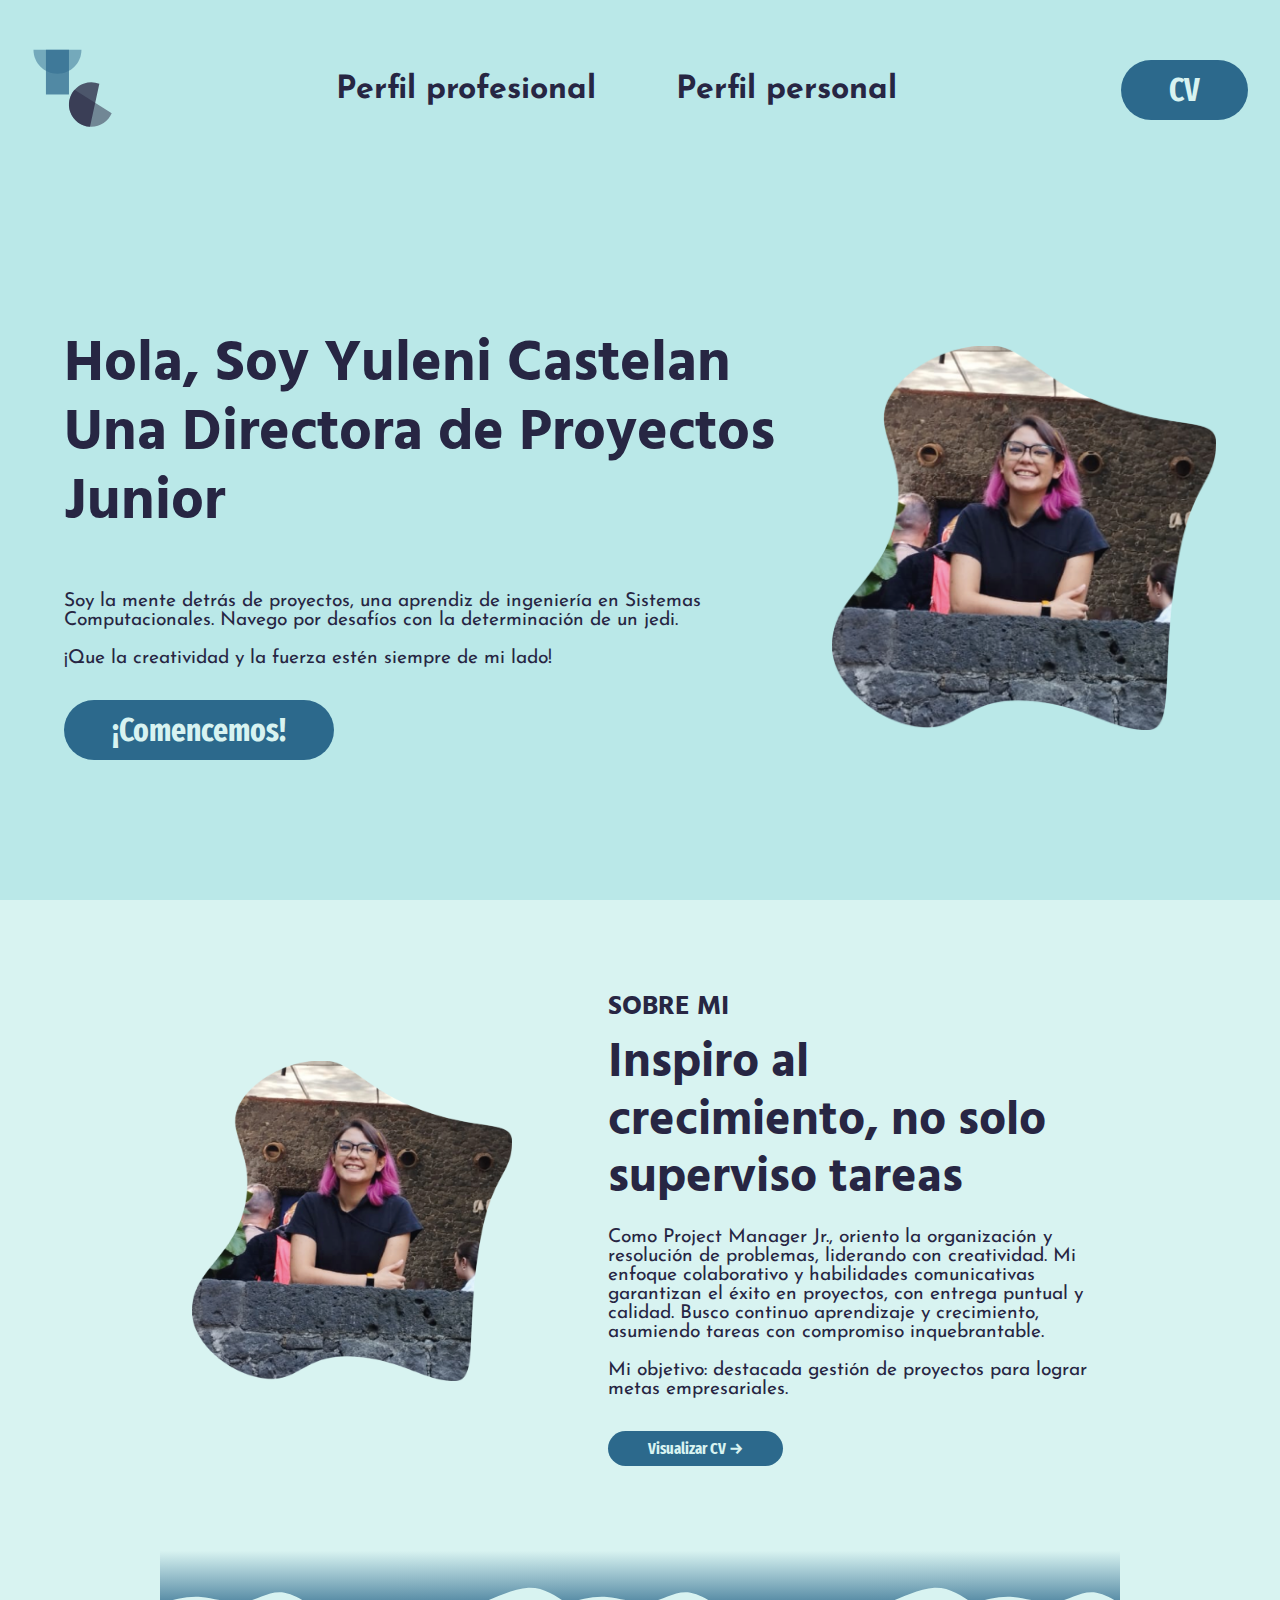
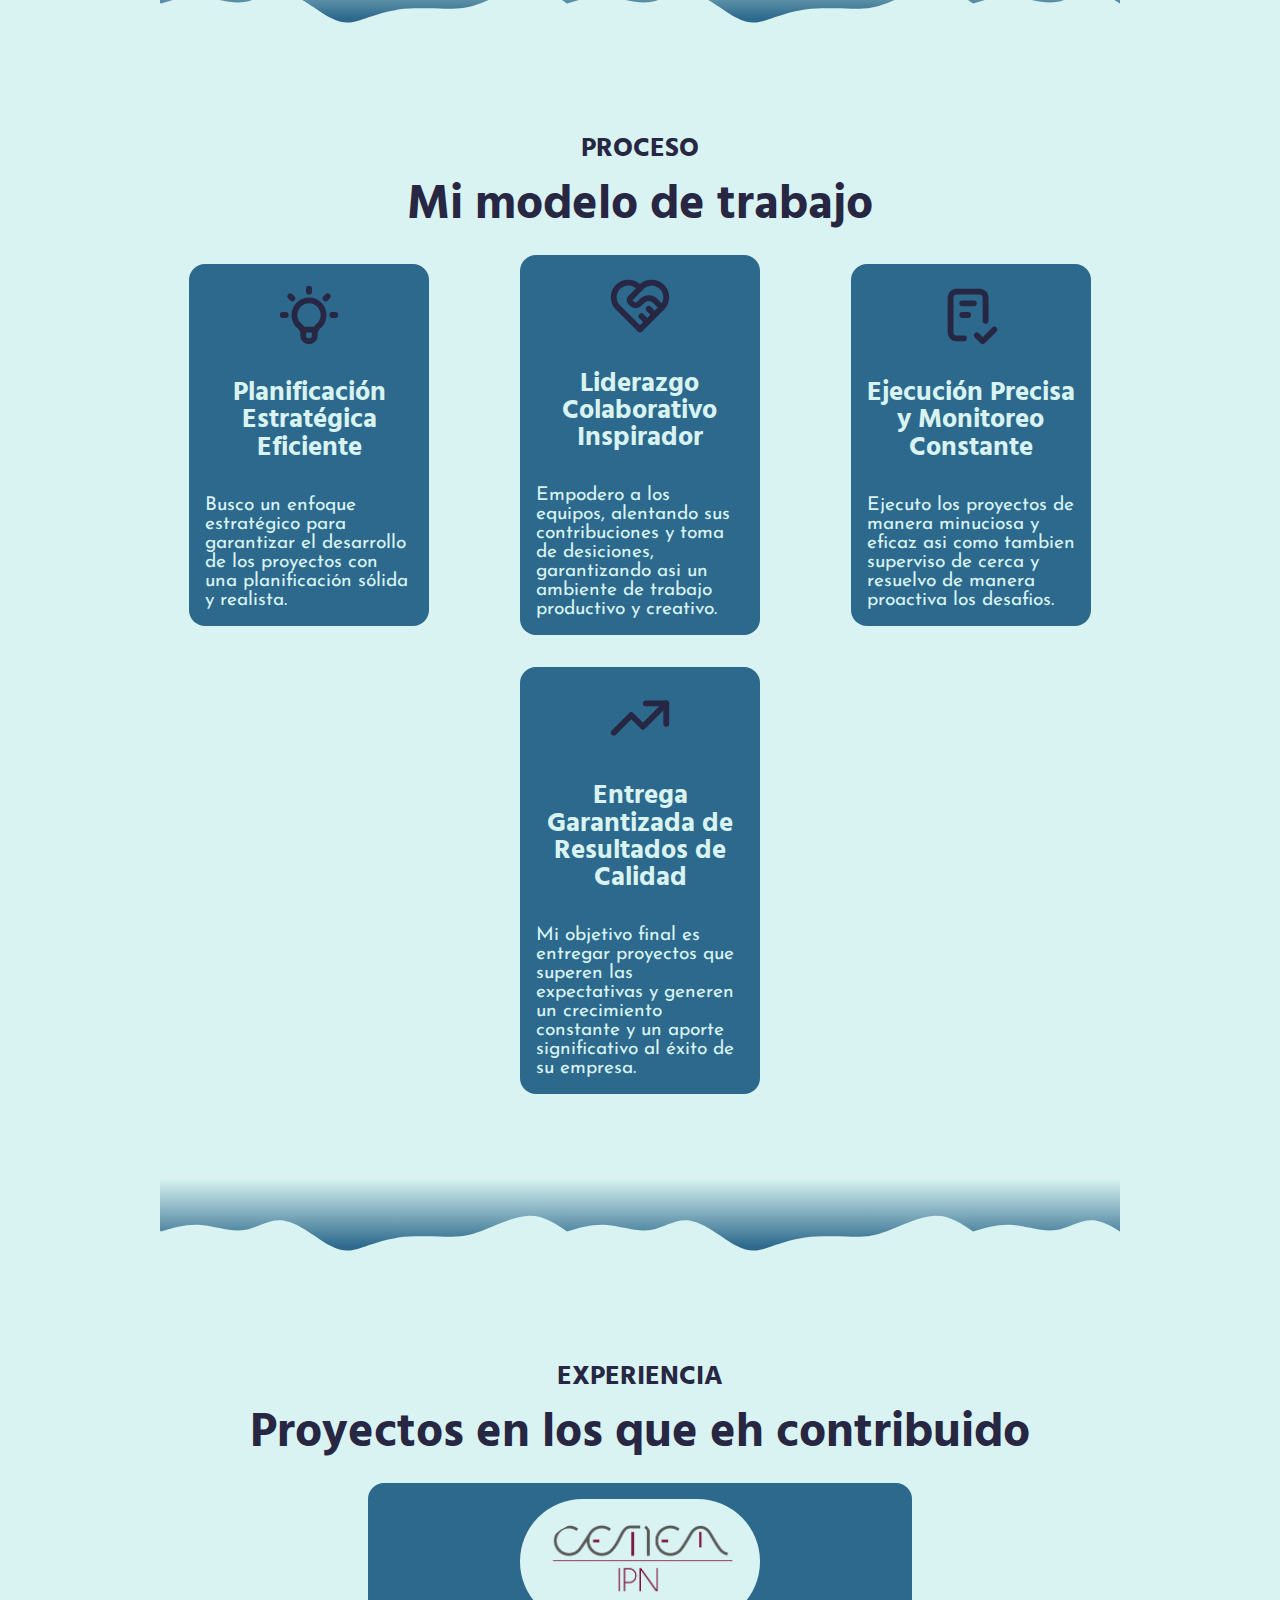
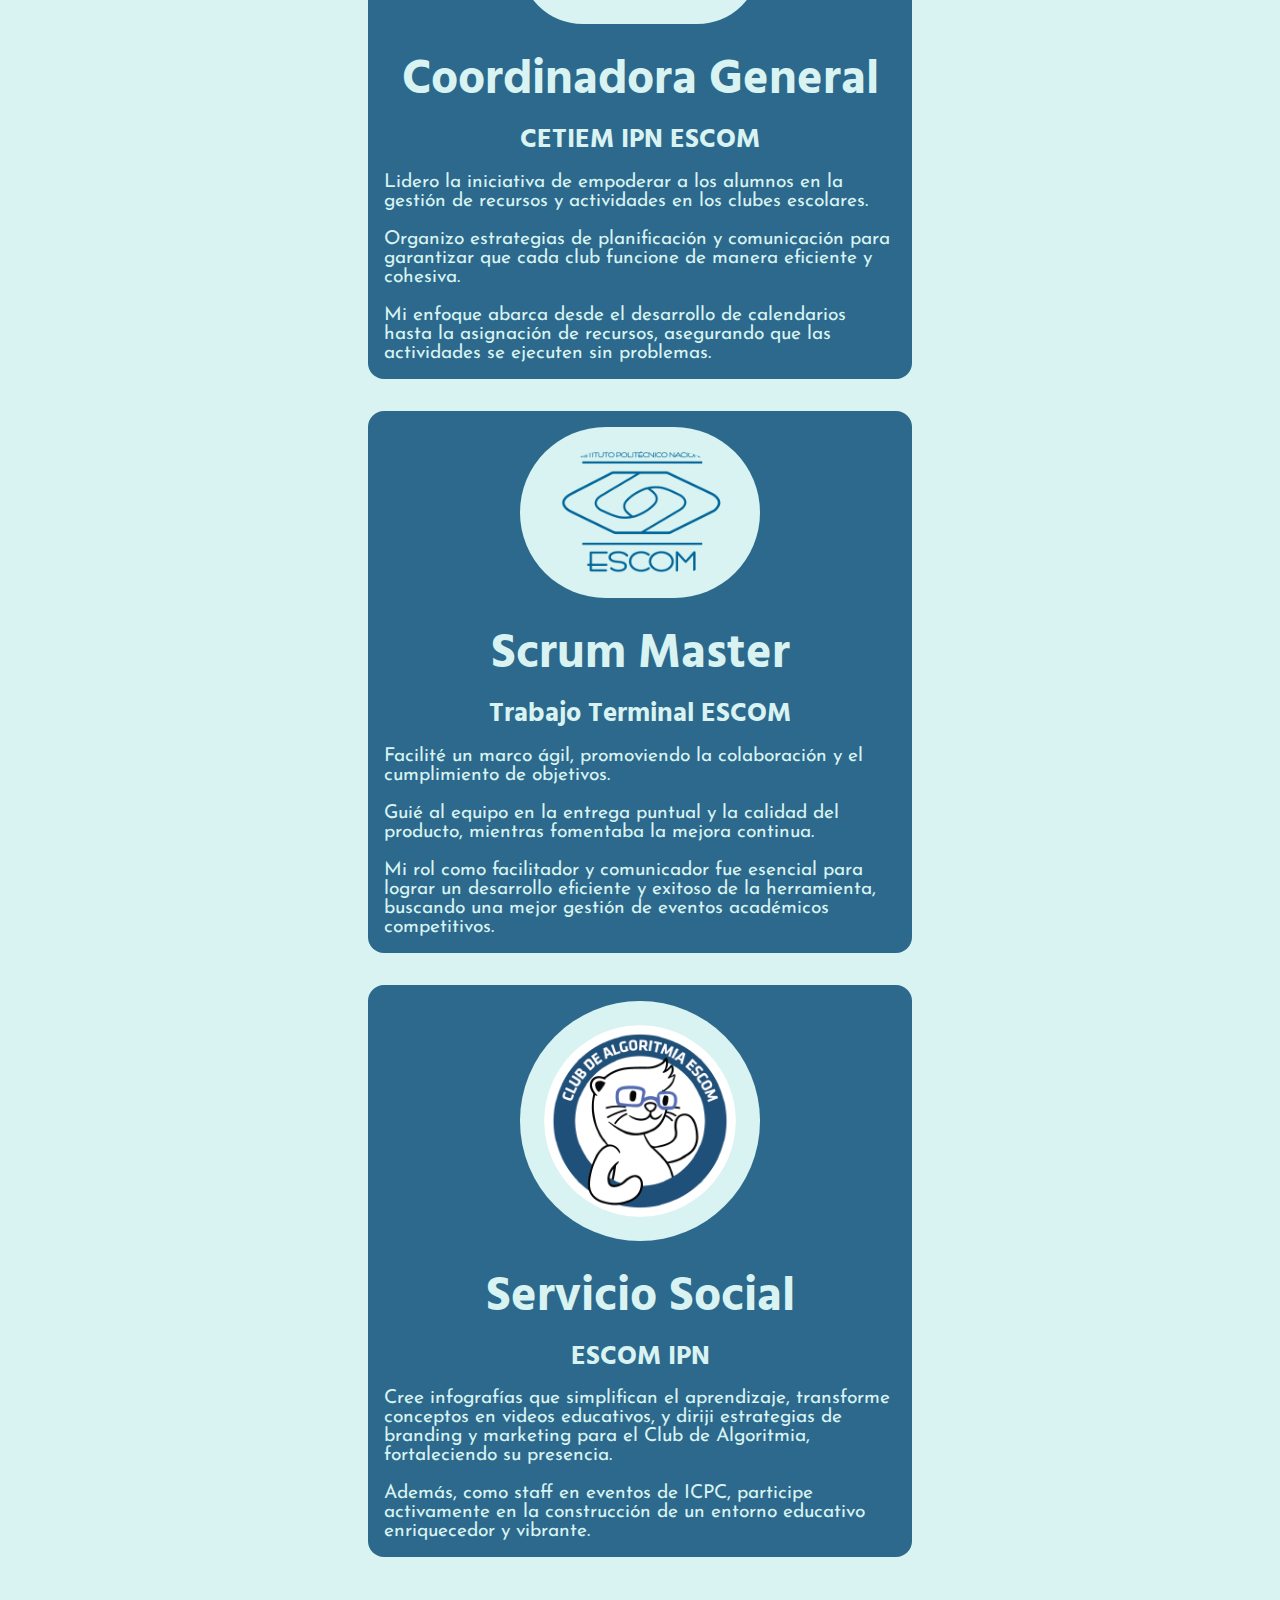
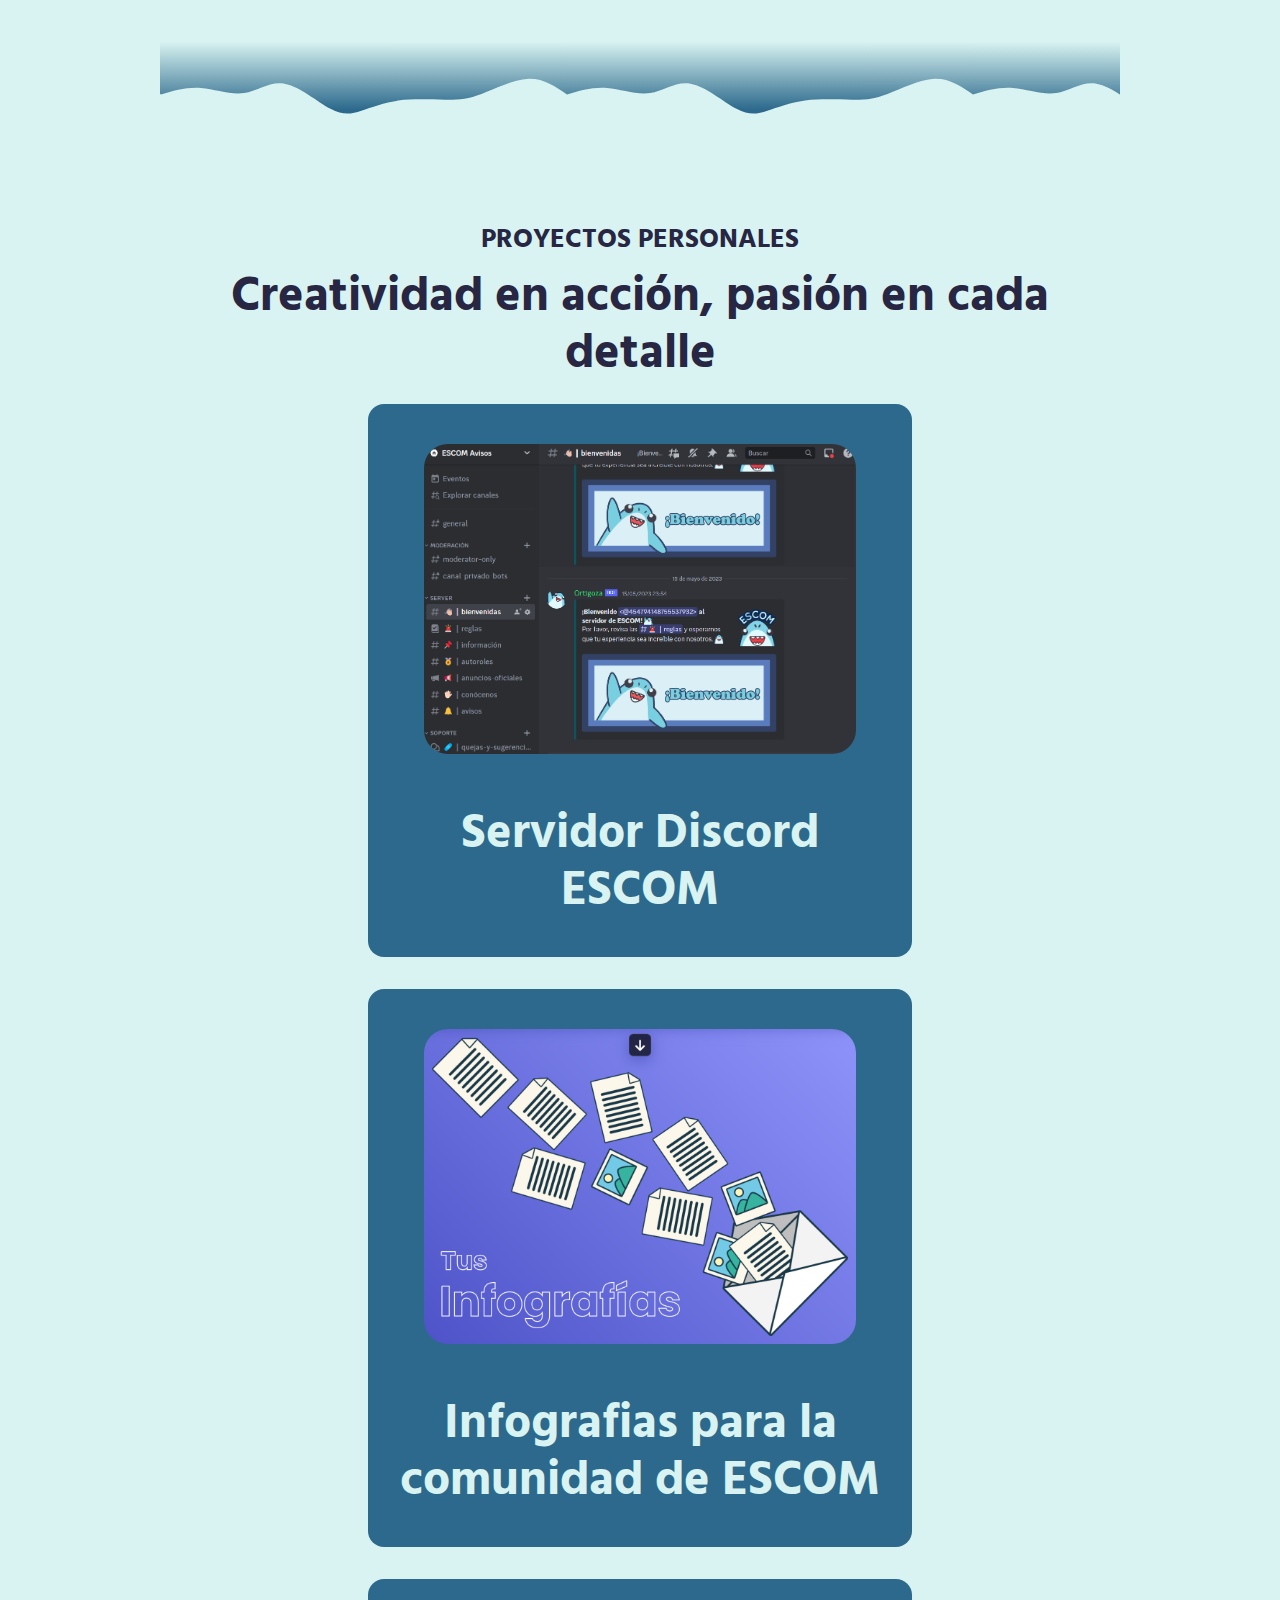
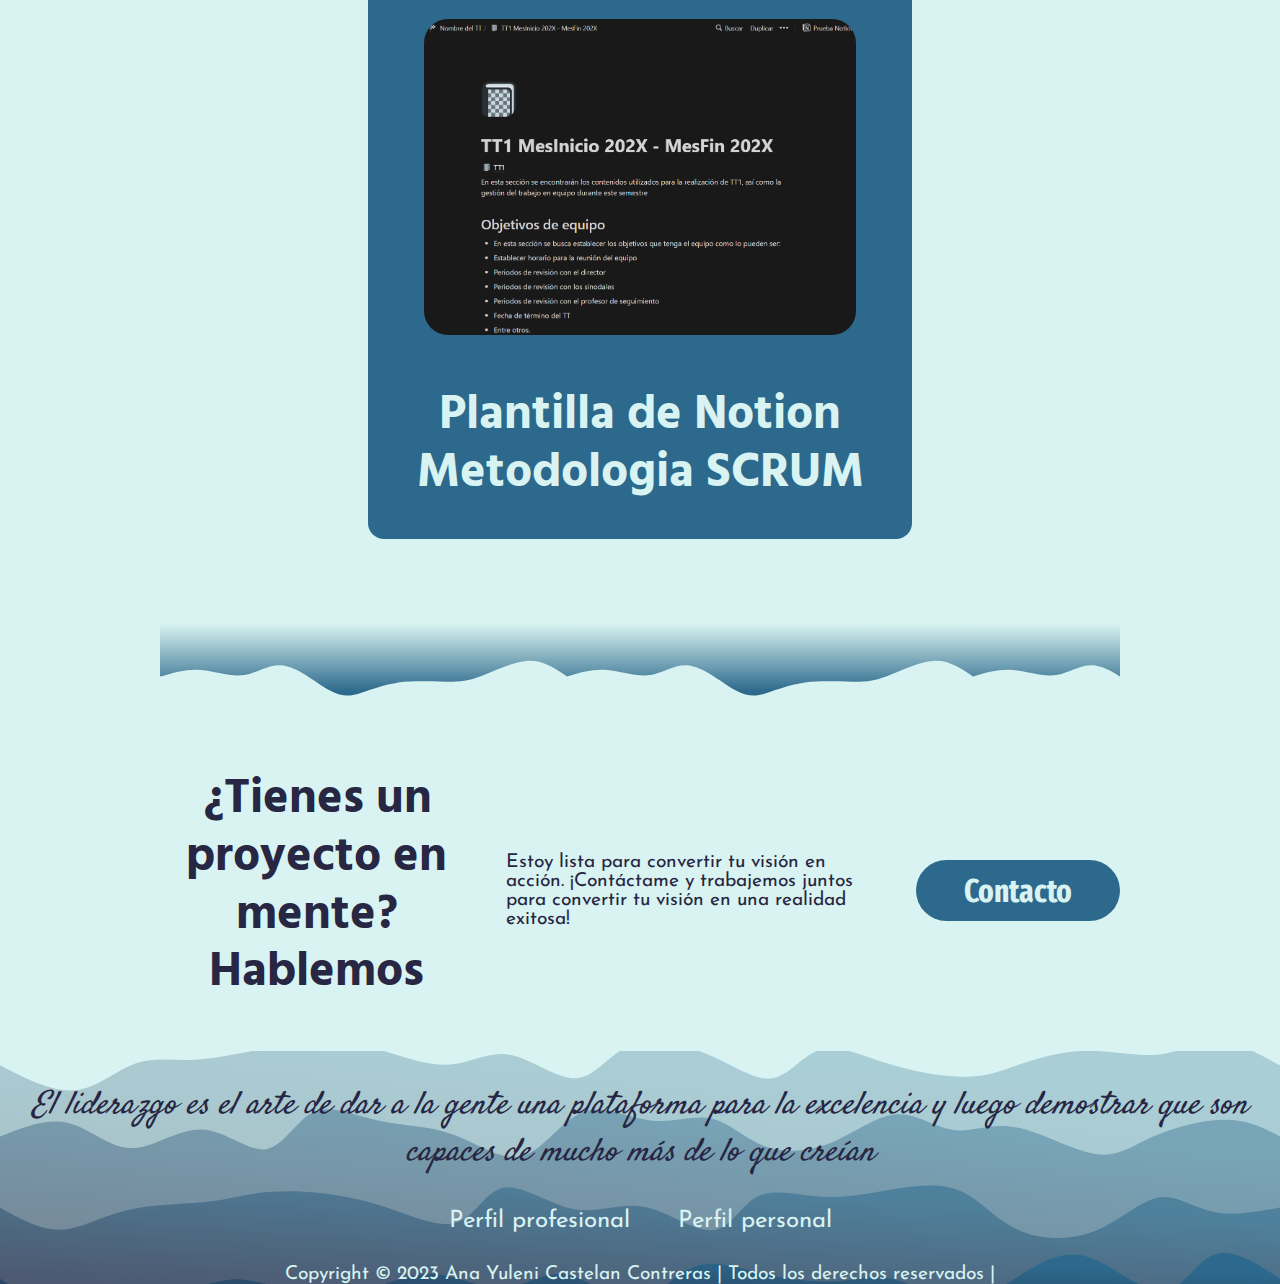
==== index.html @ a626eb6d "Add files via upload" ====
<!DOCTYPE html>
<html lang="en">
<head>
    <meta charset="UTF-8">
    <meta name="viewport" content="width=device-width, initial-scale=1.0">
    <link rel="stylesheet" href="./sytle/style.css">
    <link rel="preconnect" href="https://fonts.googleapis.com">
    <link rel="preconnect" href="https://fonts.gstatic.com" crossorigin>
    <link href="https://fonts.googleapis.com/css2?family=Fira+Sans+Extra+Condensed:wght@300;400;500;700&family=Hind+Guntur:wght@300;400;500;700&family=Josefin+Sans:wght@300;400;500;600;700&display=swap" rel="stylesheet">
    <link rel="preconnect" href="https://fonts.googleapis.com">
<link rel="preconnect" href="https://fonts.gstatic.com" crossorigin>
<link href="https://fonts.googleapis.com/css2?family=Satisfy&display=swap" rel="stylesheet">
    <title>Yuleni Castelan | Sistemas Computacionales</title>
</head>
<body>
    <header>
        <!--BARRA DE NAVEGACION-->
        <nav>
            <a href="./index.html"><img src="./img/logo.svg" alt="Logo de Yuleni"></a>
            <ul>
                <li><a href="./index.html">Perfil profesional</a></li>
                <li><a href="./html/perfilPersonal.html">Perfil personal</a></li>
            </ul>
            <a href="./Documentos/CCAY_CV.pdf" download><button>CV</button></a>
        </nav>
        <!--SALUDO-->
        <section class="saludo">
            <div>
                <h1>Hola, Soy Yuleni Castelan Una Directora de Proyectos Junior</h1>
                <br><br>
                <p>Soy la mente detrás de proyectos, una aprendiz de ingeniería 
                    en Sistemas Computacionales. Navego por desafíos con la 
                    determinación de un jedi. 
                    <br><br>
                    ¡Que la creatividad y la fuerza estén siempre de mi lado!</p>
                <br><br>
                <a href="#sobreMi"><button>¡Comencemos!</button></a>
            </div>
            <div>
                <img src="/img/Perfil.png" alt="Foto de Yuleni">
            </div>
        </section>
    </header>
    <main>
        <!--SOBRE MI-->
        <section class="sobreMi" id="sobreMi">
            <div>
                <img src="./img/Perfil.png" alt="Foto de yuleni 2">
            </div>
            <div class="sM_T">
                <h5>SOBRE MI</h5>
                <h3>Inspiro al crecimiento, no solo superviso tareas</h3>
                <p>
                    Como Project Manager Jr., oriento la organización y 
                    resolución de problemas, liderando con creatividad. Mi 
                    enfoque colaborativo y habilidades comunicativas garantizan 
                    el éxito en proyectos, con entrega puntual y calidad. Busco 
                    continuo aprendizaje y crecimiento, asumiendo tareas con 
                    compromiso inquebrantable. <br><br>Mi objetivo: destacada gestión 
                    de proyectos para lograr metas empresariales.</p>
                <a href="https://drive.google.com/file/d/1lra9RgTFlmmLsdznIBZhoAboL5A-R3pu/view?usp=sharing" target="_blank"><button>Visualizar CV →</button></a>
            </div>
        </section>
        <hr>
        <!--MODELO DE TRABAJO-->
        <section>
            <div>
                <h5>PROCESO</h5>
                <h3>Mi modelo de trabajo</h3>
            </div>
            <div class="s_c">
                <div class="card">
                    <img src="./img/foco.svg" alt="">
                    <h5>Planificación Estratégica Eficiente</h6>
                    <p>Busco un enfoque estratégico para garantizar el 
                        desarrollo de los proyectos con una planificación 
                        sólida y realista.</p>
                </div>
                <div class="card">
                    <img src="./img/manos.svg" alt="">
                    <h5>Liderazgo Colaborativo Inspirador</h6>
                    <p>Empodero a los equipos, alentando sus contribuciones 
                        y toma de desiciones, garantizando asi un ambiente de 
                        trabajo productivo y creativo.</p>
                </div>
                <div class="card">
                    <img src="./img/monitoreo.svg" alt="">
                    <h5>Ejecución Precisa y Monitoreo Constante</h6>
                    <p>Ejecuto los proyectos de manera minuciosa y eficaz 
                        asi como tambien superviso de cerca y resuelvo de 
                        manera proactiva los desafios.</p>
                </div>
                <div class="card">
                    <img src="./img/entrega.svg" alt="">
                    <h5>Entrega Garantizada de Resultados de Calidad</h6>
                    <p>Mi objetivo final es entregar proyectos que superen las 
                        expectativas y generen  un crecimiento constante y 
                        un aporte significativo al éxito de su empresa.</p>
                </div>
            </div>
        </section>
        <hr>
        <!--EXPERIENCIA-->
        <section>
            <div>
                <h5>EXPERIENCIA</h5>
                <h3>Proyectos en los que eh contribuido</h3>
            </div>
            <div class="e_c">
                <!--EXPERIENCIA 1-->
                <div class="card2">
                    <img src="./img/CETIEM-IPN.png" alt="Logo de CETIEM">
                    <div>
                        <h3>Coordinadora General</h3>
                        <h5>CETIEM IPN ESCOM</h5>
                        <p>Lidero la iniciativa de empoderar a los alumnos en la 
                            gestión de recursos y actividades en los clubes escolares. <br><br>
                            Organizo estrategias de planificación y comunicación para 
                            garantizar que cada club funcione de manera eficiente y 
                            cohesiva. <br><br>Mi enfoque abarca desde el desarrollo de 
                            calendarios hasta la asignación de recursos, asegurando 
                            que las actividades se ejecuten sin problemas.</p>
                    </div>
                </div>
                <!--EXPERIENCIA 2-->
                <div class="card2">
                    <img src="./img/EscudoESCOM.png" alt="Escudo de ESCOM">
                    <div>
                        <h3>Scrum Master</h3>
                        <h5>Trabajo Terminal ESCOM</h5>
                        <p>Facilité un marco ágil, promoviendo la colaboración y el 
                            cumplimiento de objetivos. <br><br>
                            Guié al equipo en la entrega puntual y la calidad del 
                            producto, mientras fomentaba la mejora continua. <br><br>
                            Mi rol como facilitador y comunicador fue esencial para 
                            lograr un desarrollo eficiente y exitoso de la herramienta, 
                            buscando una mejor gestión de eventos académicos competitivos.</p>
                    </div>
                </div>
                <!--EXPERIENCIA 3-->
                <div class="card2">
                    <img src="./img/ClubAlgorimia.png" alt="Logo del club de algoritmia">
                    <div>
                        <h3>Servicio Social</h3>
                        <h5>ESCOM IPN</h5>
                        <p>Cree infografías que simplifican el aprendizaje, 
                            transforme conceptos en videos educativos, y 
                            diriji estrategias de branding y marketing para el Club 
                            de Algoritmia, fortaleciendo su presencia. <br><br>
                            Además, como staff en eventos de ICPC, participe activamente 
                            en la construcción de un entorno educativo enriquecedor y 
                            vibrante.</p>
                    </div>
                </div>
            </div>
        </section>
        <hr>
        <!--PROYECTOS PERSONALES-->
        <section>
            <div>
                <h5>PROYECTOS PERSONALES</h5>
                <h3>Creatividad en acción, pasión en cada detalle</h3>
            </div>
            <div class="pp_c">
                <!--PROYECTO 1-->
                <a href="https://discord.gg/y3WuphYx" target="_blank">
                    <div class="card3">
                        <img src="./img/discord.png" alt="Captura de invitacion a discord ESCOM">
                        <h3>Servidor Discord ESCOM</h3>
                    </div>
                </a>
                <!--PROYECTO 2-->
                <a href="https://tusinfografias.netlify.app/" target="_blank">
                    <div class="card3">
                        <img src="./img/infografias.png" alt="Captura de pagina inicial de infografias ESCOM">
                        <h3>Infografias para la comunidad de ESCOM</h3>
                    </div>
                </a>
                <!--PROYECTO 3-->
                <a href="https://sunset-turnip-df9.notion.site/Nombre-del-TT-80eaee4135a44dac8c301e06e27d0471" target="_blank">
                    <div class="card3">
                        <img src="./img/notion.png" alt="Captura de plantilla de notion">
                        <h3>Plantilla de Notion Metodologia SCRUM</h3>
                    </div>
                </a>
            </div>
        </section>
        <hr>
        <!--CONTACTO-->
        <section class="contacto">
            <h3>¿Tienes un proyecto en mente? Hablemos</h3>
            <p>Estoy lista para convertir tu visión en acción. ¡Contáctame y 
                trabajemos juntos para convertir tu visión en una realidad 
                exitosa!</p>
            <a href="./html/contacto.html" target="_blank"><button>Contacto</button></a>
        </section>
    </main>
    <footer>
        <cite>El liderazgo es el arte de dar a la gente una plataforma para la 
            excelencia y luego demostrar que son capaces de mucho más de lo que 
            creían</cite>
        <ul>
            <li><a href="">Perfil profesional</a></li>
            <li><a href="">Perfil personal</a></li>
        </ul>
        <p>Copyright &copy; 2023 Ana Yuleni Castelan Contreras | Todos los 
            derechos reservados |</p>
    </footer>
</body>
</html>
---- sytle/style.css ----
:root{
    --color-fondo: #d8f3f1;
    --color-fuente: #272643;
    --color-titulos: #2c698c;
    --color-botones: #2c698c;
    --color-texto-botones: #d8f3f1;
    --color-fondo2: #49ade6;
    --color-fondo3: #bae8e8;
    --saludo: 'Fira Sans Extra Condensed', sans-serif;
    --titulos: 'Hind Guntur', sans-serif;
    --texto: 'Josefin Sans', sans-serif;
}
* {
    box-sizing: border-box;
    margin: 0;
    padding: 0;
  }
html{
    background-color: var(--color-fondo);
    font-family: var(--texto);
    scroll-behavior: smooth;
    color: var(--color-fuente);
}
header{
    background-color: var(--color-fondo3);
}
nav{
    display: flex;
    flex-direction: row;
    justify-content: space-between;
    align-items: center;
    height: 20vh;
    width: 95%;
    margin: 0 auto;
}
nav img{
    height: 5rem;
}
nav ul{
    display: flex;
    flex-direction: row;
    list-style: none;
    justify-content: flex-end;
    justify-items: center;
    gap: 5rem;
    font-size: 2rem;
    font-weight:bold;
    padding: 1rem;
    cursor: pointer;
    text-align: center;
}
nav ul li a{
    text-decoration: none;
}
nav ul li a:link{
    color: var(--color-fuente);
    transition: 0.5s;
}
nav ul li a:visited{
    color: var(--color-fuente);
}
nav ul li a:hover{
    color: var(--color-texto-botones);
    background-color: var(--color-fuente);
    border-radius: 10rem;
    padding: 1rem;
    transform: scale(1.1);
    transition: 0.5s;
}
button{
    font-family: var(--saludo);
    font-weight: bolder;
    padding-left: 3rem;
    padding-right: 3rem;
    padding-top: 0.7rem;
    padding-bottom: 0.7rem;
    font-size: 2rem;
    border: none;
    background-color: var(--color-botones);
    border-radius: 10rem;
    color: var(--color-texto-botones);
    transition: 0.5s;
    cursor: pointer;
}
button:hover{
    background-color: var(--color-fuente);
    transform: scale(1.1);
    transition: 0.5s;
}
h1,h2,h3,h4,h5,h6{
    font-family: var(--titulos);
    text-align: center;
    line-height: 120%;
    margin-top: 1rem;
    margin-bottom: 1rem;
}
h1{
    font-size: 4.5vw;
    text-align: left;
}
p{
    font-size: 1.2rem;
}
h3{
    font-size: 3rem;
    text-align: center;
}
h5{
    font-size: 1.7rem;
    line-height: 100%;
    text-align: center;
}
section{
    margin-top: 5rem;
    margin-bottom: 5rem;
}
hr{
    background-image: url(../img/hr.svg);
    height: 7rem;
    border-color: transparent;
}
.saludo{
    width: 90%;
    margin: 0 auto;
    height: 80vh;
    display: flex;
    flex-direction: row;
    gap: 2.5rem;
    align-items: center;
}
.saludo img{
    width: 30vw;
}
main{
    width: 75%;
    margin: 0 auto;
}
.sobreMi{
    display: flex;
    flex-direction: row;
    flex-wrap: wrap;
    justify-content: space-around;
    gap: 2rem;
    align-items: center;
}
.sobreMi img{
    width: 20rem;
}
.sM_T{
    max-width: 50%;
}
.sM_T h5,.sM_T h3,.sM_T p{
text-align: left;
}
.sM_T button{
    font-family: var(--saludo);
    font-weight: bolder;
    margin-top: 2rem;
    padding-left: 2.5rem;
    padding-right: 2.5rem;
    padding-top: 0.5rem;
    padding-bottom: 0.5rem;
    font-size: 1rem;
    border: none;
    background-color: var(--color-botones);
    border-radius: 10rem;
    color: var(--color-texto-botones);
    transition: 0.5s;
    cursor: pointer;
}
.sM_T button:hover{
    background-color: var(--color-fuente);
    transform: scale(1.1);
    transition: 0.5s;
}
.s_c{
    display: flex;
    flex-wrap: wrap;
    flex-direction: row;
    gap: 2rem;
    align-items: center;
    justify-content: space-around;
}
.card{
    display: flex;
    flex-direction: column;
    align-items: center;
    gap: 1rem;
    background-color: var(--color-botones);
    border-radius: 1rem;
    padding: 1rem;
    transition: 0.5s;
    width: 15rem;
    color: var(--color-fondo);
}
.card:hover{
    background-color: var(--color-fondo3);
    transform: scale(1.05);
    transition: 0.5s;
    color: var(--color-fuente);
}
.e_c{
    display: flex;
    flex-wrap: wrap;
    flex-direction: row;
    gap: 2rem;
    align-items: center;
    justify-content: space-around;
}
.card2{
    display: flex;
    flex-direction: column;
    align-items: center;
    gap: 1rem;
    background-color: var(--color-botones);
    border-radius: 1rem;
    padding: 1rem;
    transition: 0.5s;
    width: 34rem;
    color: var(--color-fondo);
}
.card2:hover{
    background-color: var(--color-fondo3);
    transform: scale(1.05);
    transition: 0.5s;
    color: var(--color-fuente);
}
.card2 img{
    width: 15rem;
    background-color: var(--color-fondo);
    border-radius: 10rem;
    padding: 1.5rem;
}
.card3{
    display: flex;
    flex-direction: column;
    align-items: center;
    gap: 1rem;
    background-color: var(--color-botones);
    border-radius: 1rem;
    padding: 1rem;
    transition: 0.5s;
    width: 34rem;
    color: var(--color-fondo);
}
.card3:hover{
    background-color: var(--color-fondo3);
    transform: scale(1.05);
    transition: 0.5s;
    color: var(--color-fuente);
}
.card3 img{
    width: 30rem;
    border-radius: 3rem;
    padding: 1.5rem;
}
.pp_c{
    display: flex;
    flex-wrap: wrap;
    flex-direction: row;
    gap: 2rem;
    align-items: center;
    justify-content: space-around;
}
.pp_c a{
    text-decoration: none;
    color: var(--color-fondo);
}
.contacto{
    height: 20rem;
    margin: 0 auto;
    display: flex;
    flex-direction: row;
    align-content: center;
    align-items: center;
    gap: 2rem;
    justify-content: center;

}








footer{
    display: flex;
    flex-direction: column;
    align-items: center;
    height: auto;
    background-image: url(../img/footer.svg);
    background-size: cover;
    background-position: center center;
}
cite{
    font-family: 'Satisfy', cursive;
    font-size: 2rem;
    width: 95%;
    text-align: center;
    margin: 2rem;
}
footer ul{
    display: flex;
    flex-direction: row;
    gap: 3rem;
    list-style: none;
    text-align: right;
    font-size: 1.5rem;
    margin-bottom: 2rem;
}
footer a:hover{
    color: var(--color-fuente);
    transition-duration: 0.5s;
}
footer a{
    text-decoration: none;
    color: var(--color-fondo);
    transition-duration: 0.5s;
}
footer p{
    color: var(--color-fondo);
}




@media(max-width: 60rem){
    .sM_T{
        flex-basis: 100%;
        max-width: 100%;
    }
}
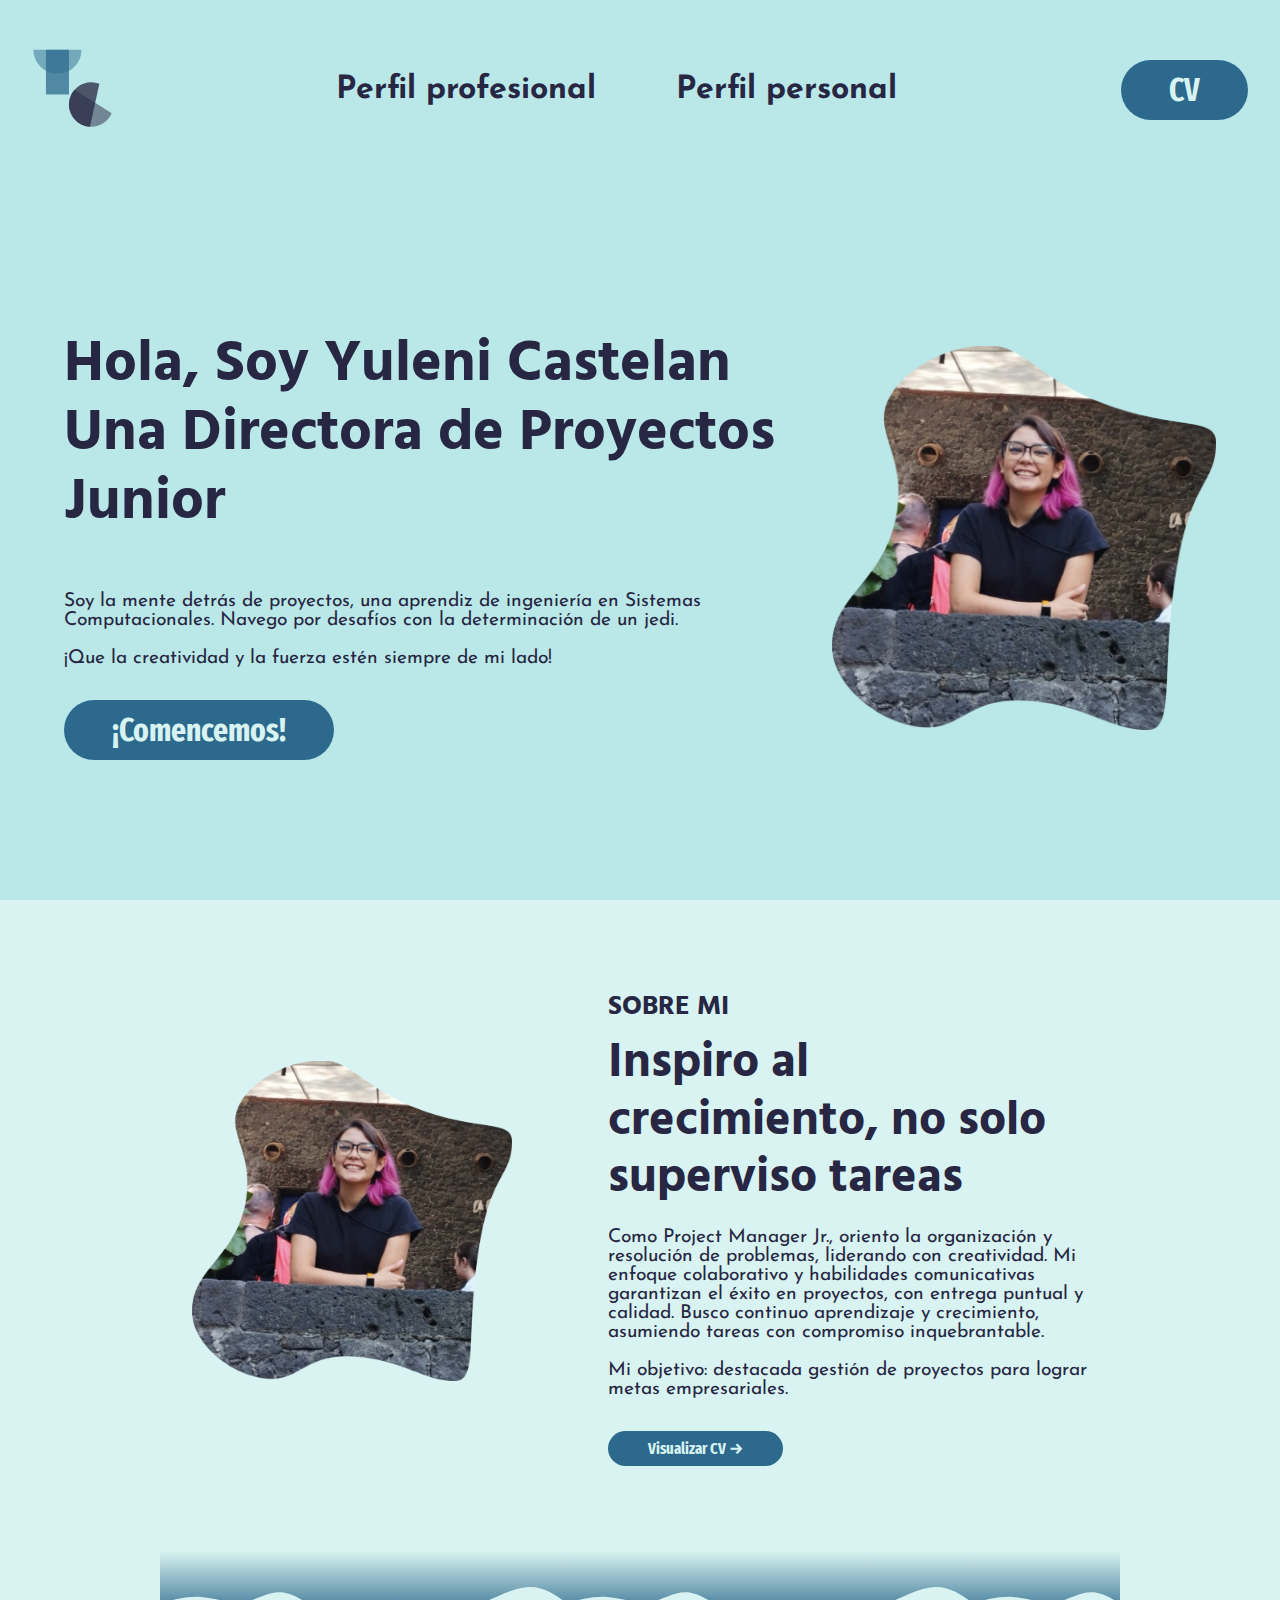
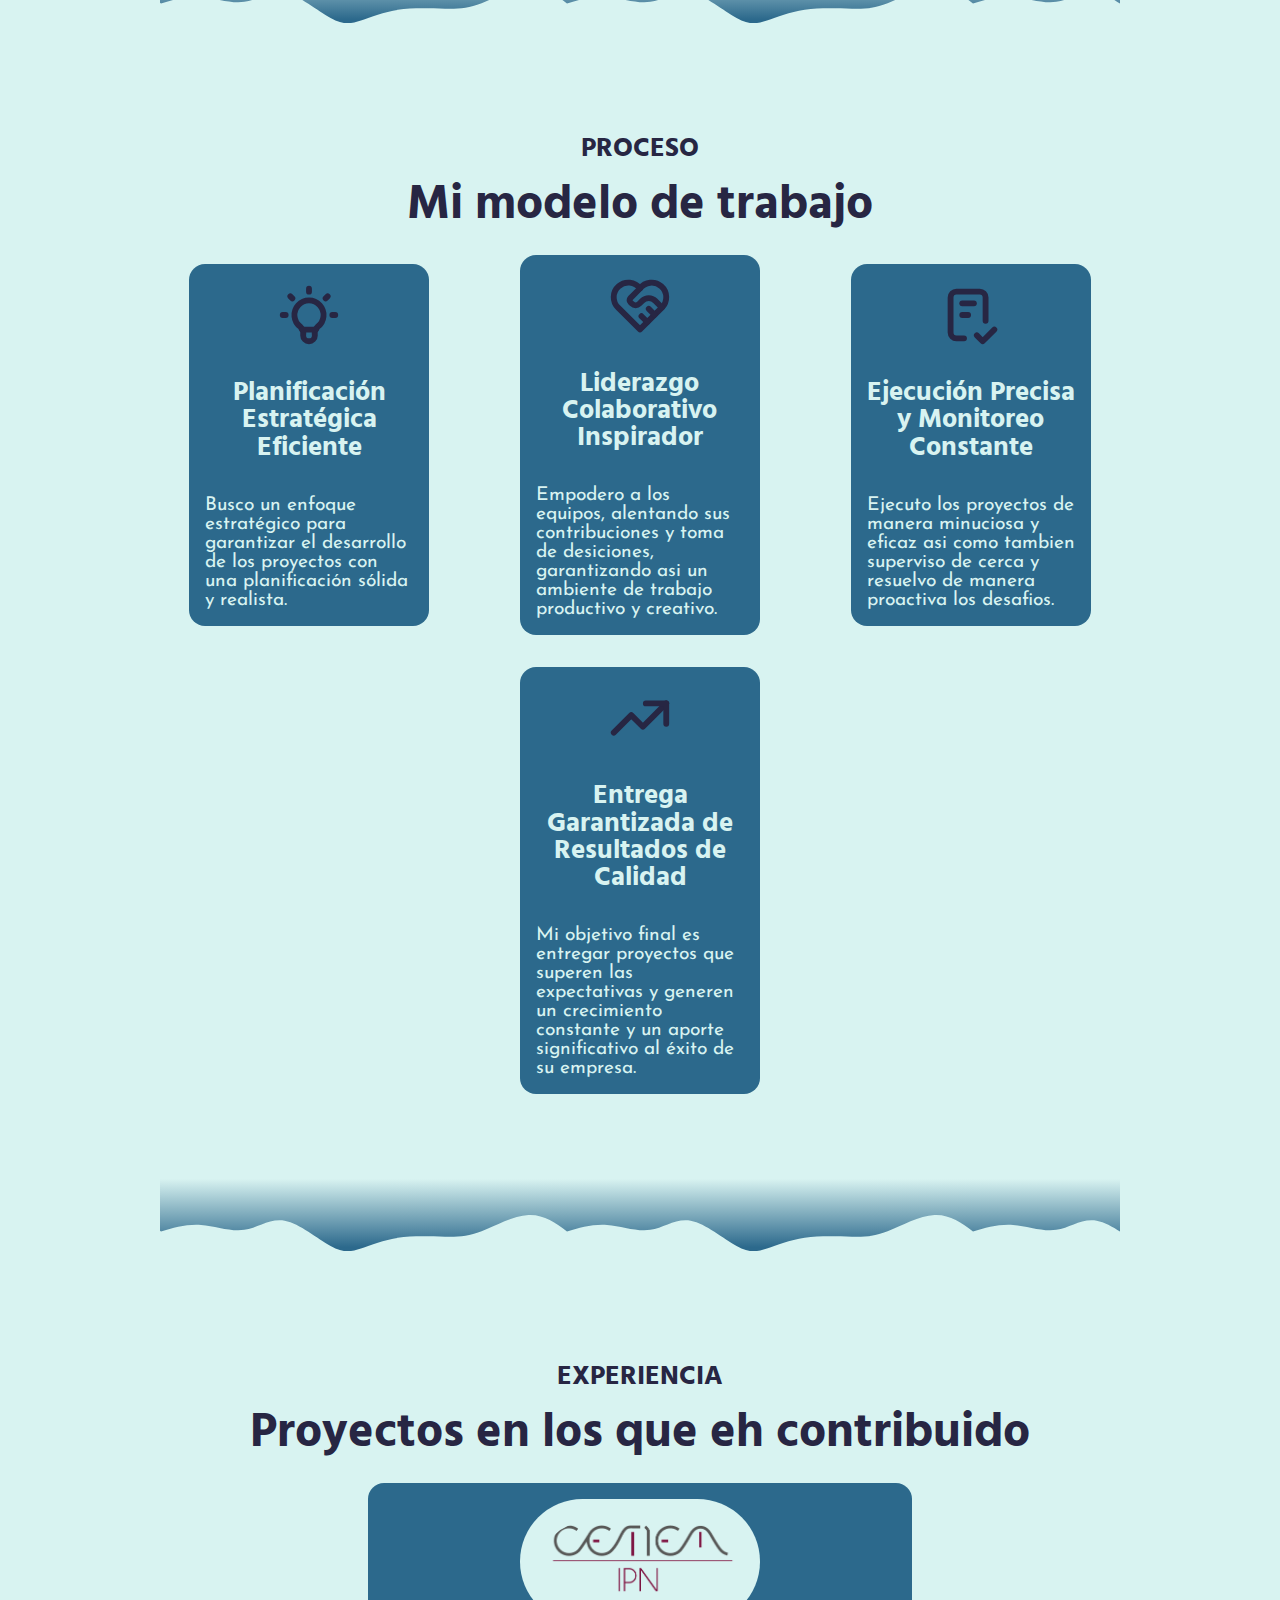
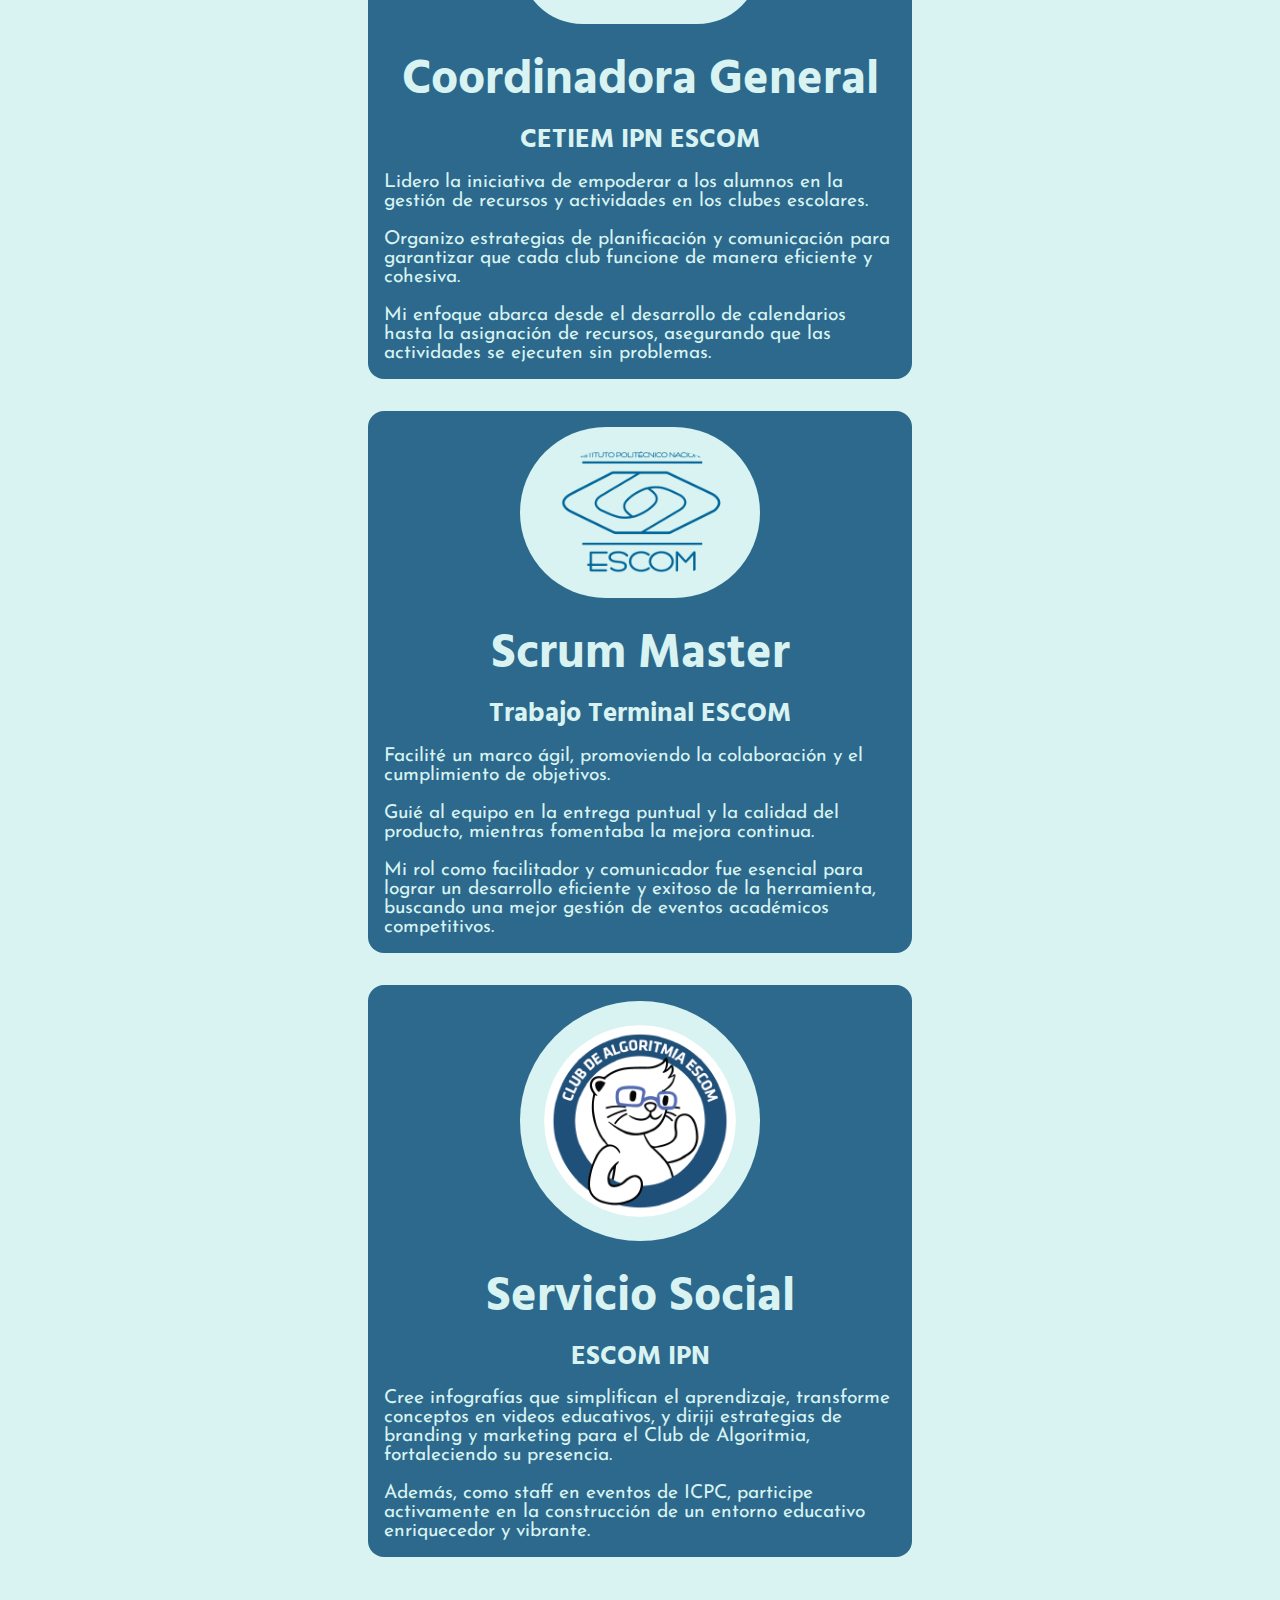
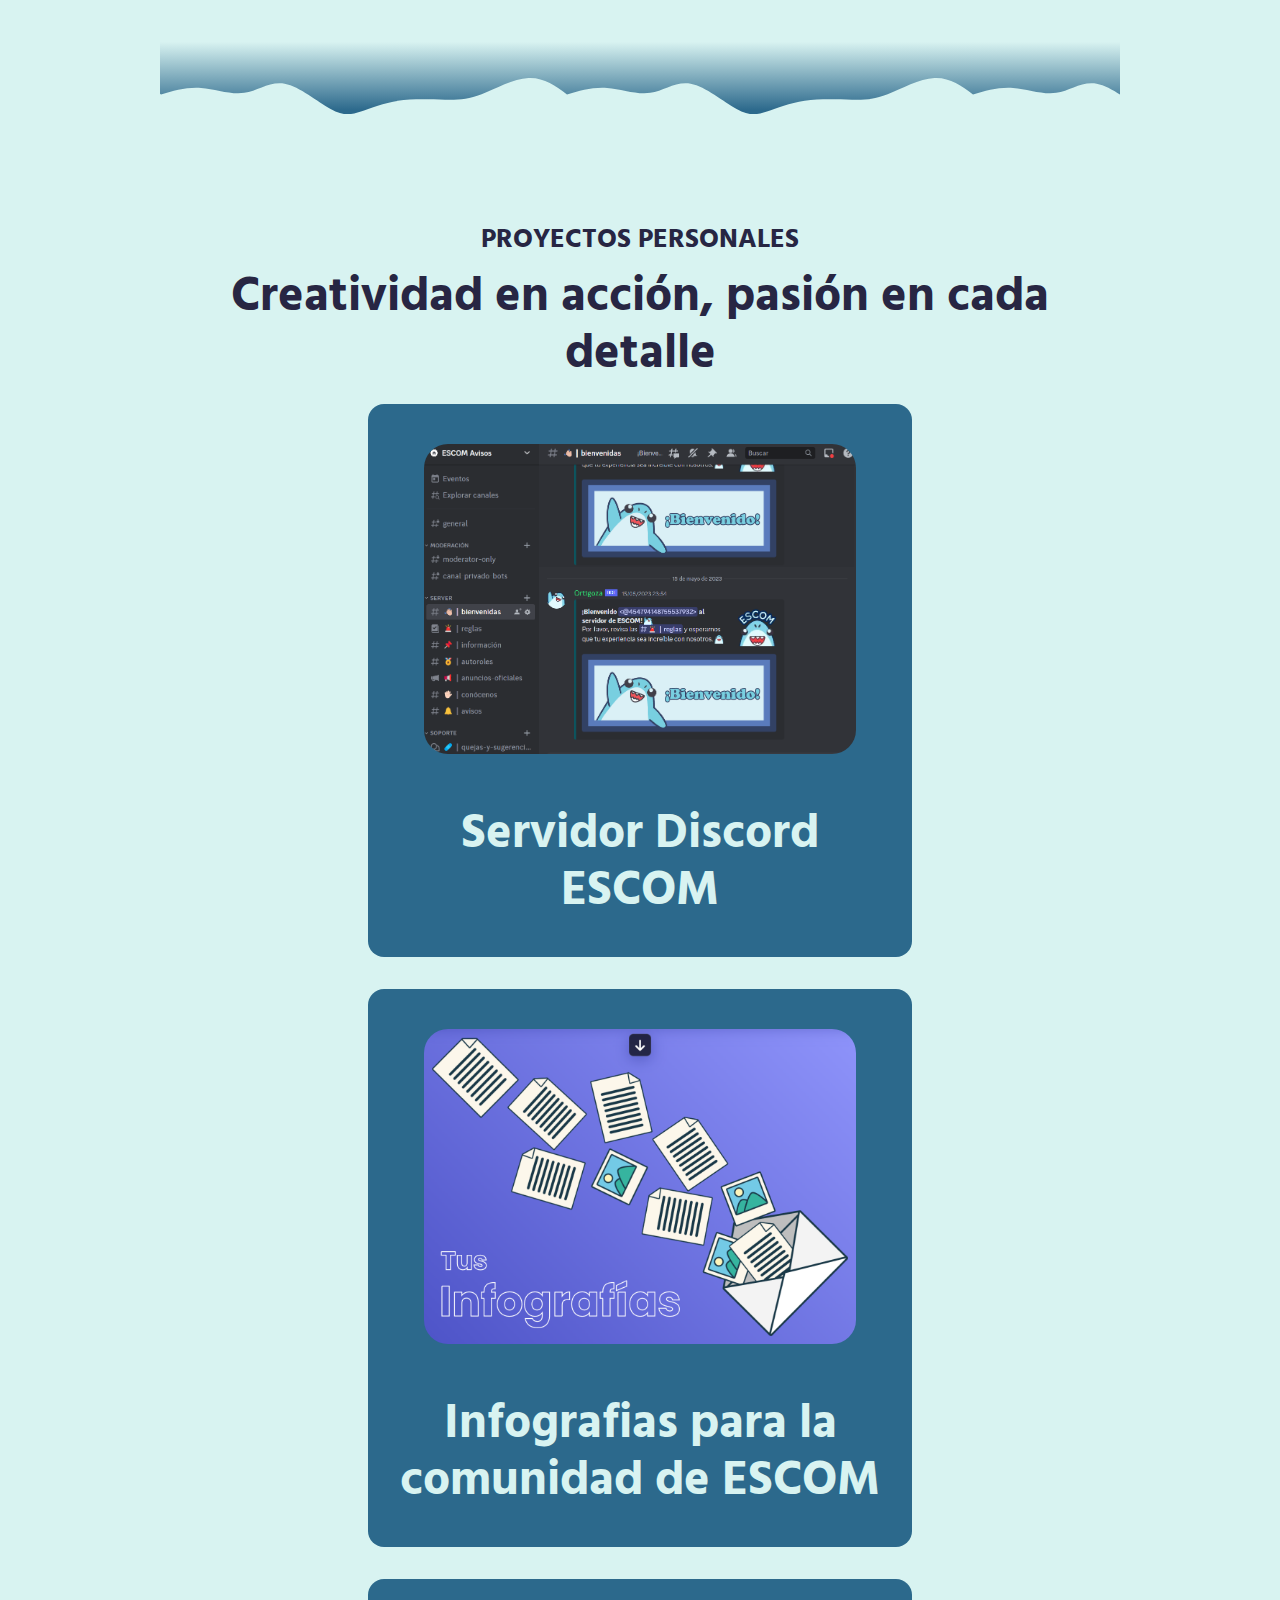
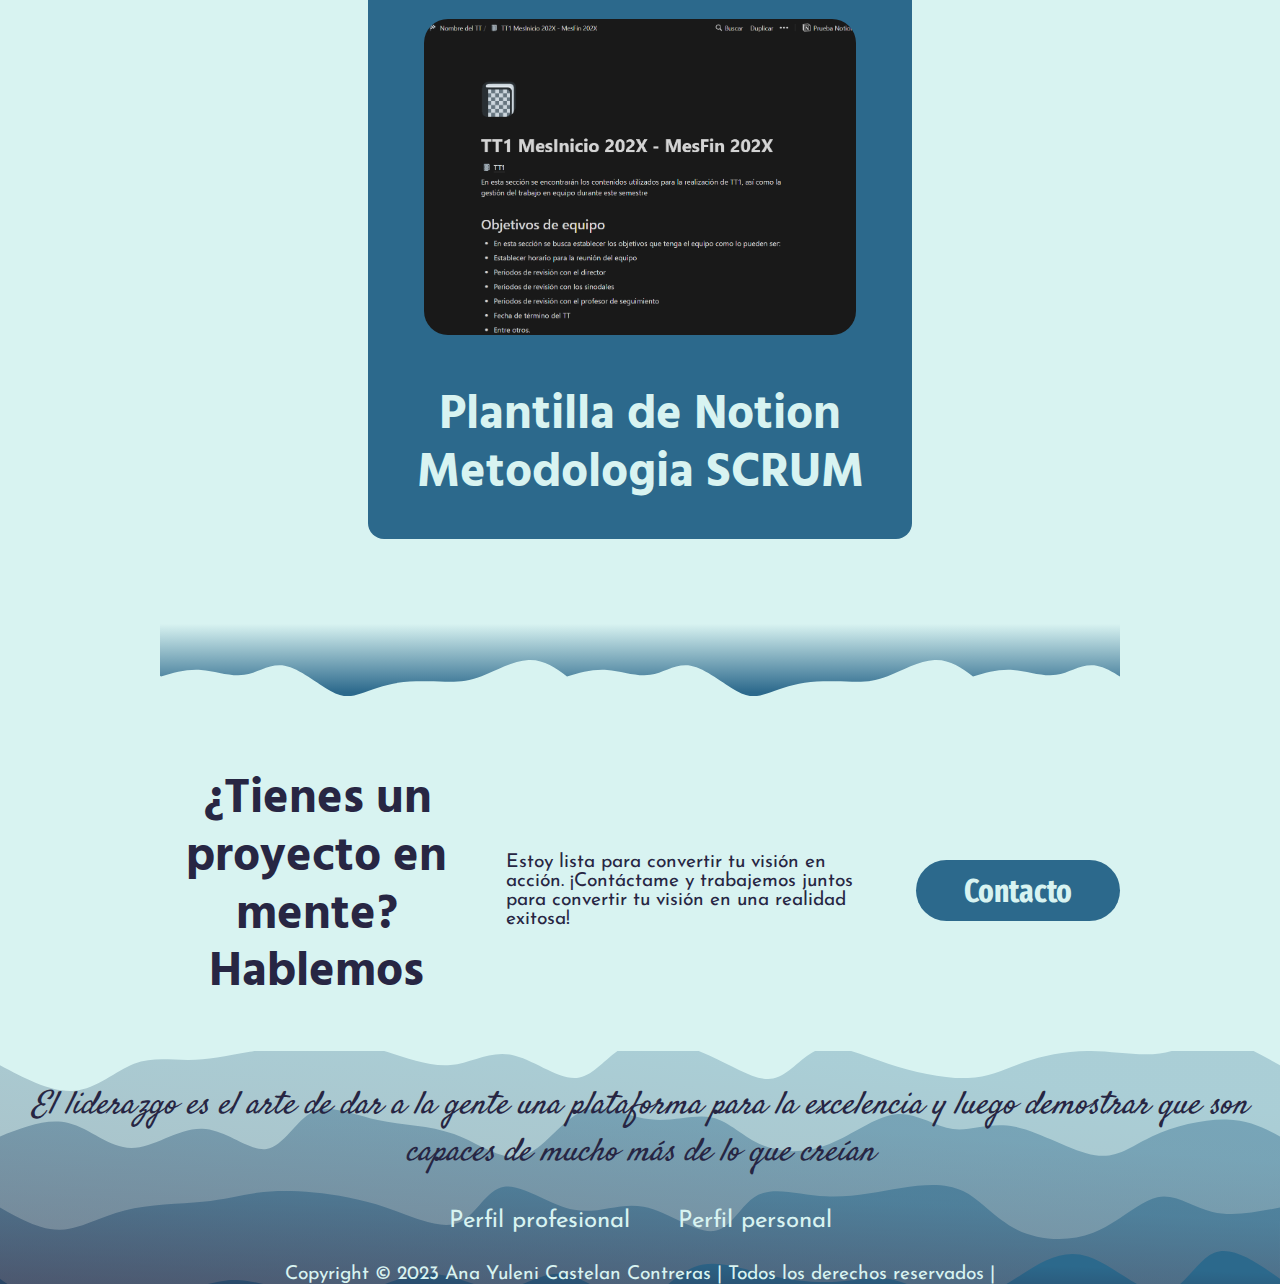
==== commit c725283f: "Update index.html" ====
--- a/index.html
+++ b/index.html
@@ -37,7 +37,7 @@
                 <a href="#sobreMi"><button>¡Comencemos!</button></a>
             </div>
             <div>
-                <img src="/img/Perfil.png" alt="Foto de Yuleni">
+                <img src="./img/Perfil.png" alt="Foto de Yuleni">
             </div>
         </section>
     </header>
@@ -207,4 +207,4 @@
             derechos reservados |</p>
     </footer>
 </body>
-</html>+</html>
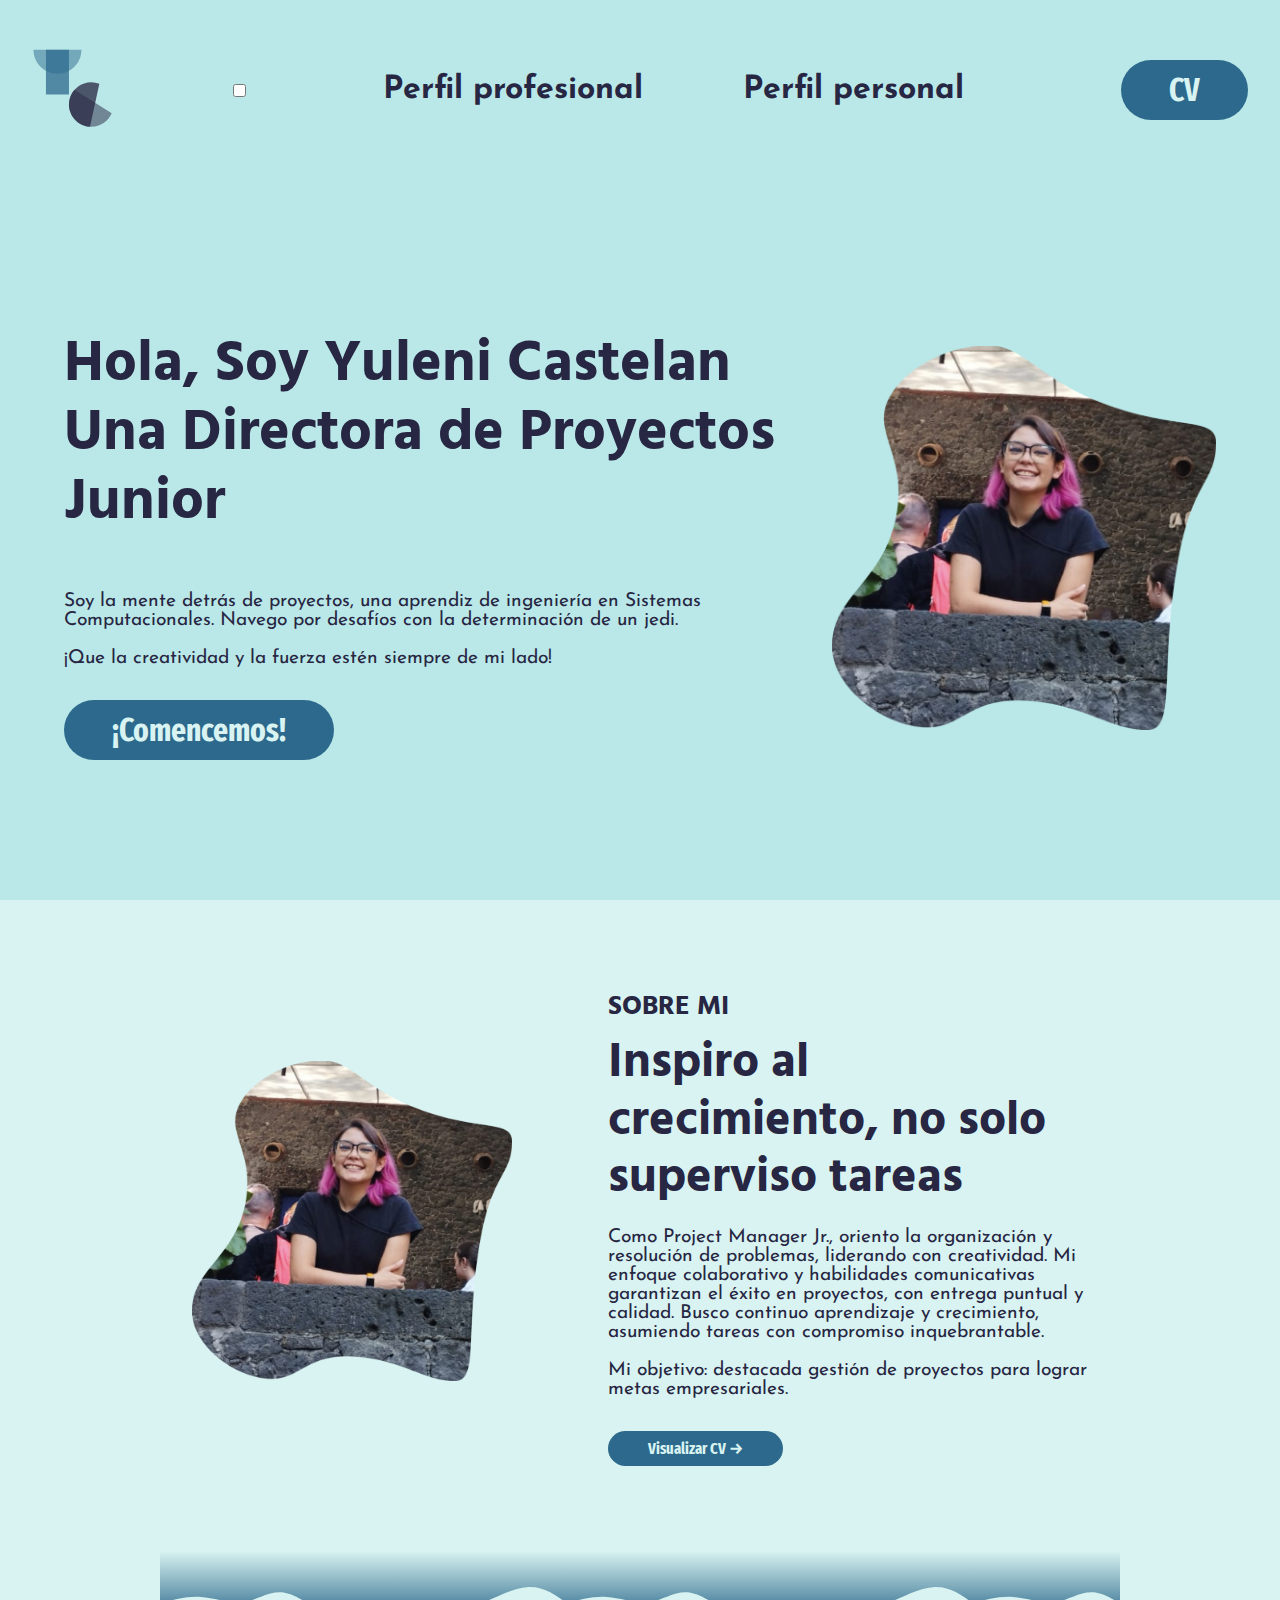
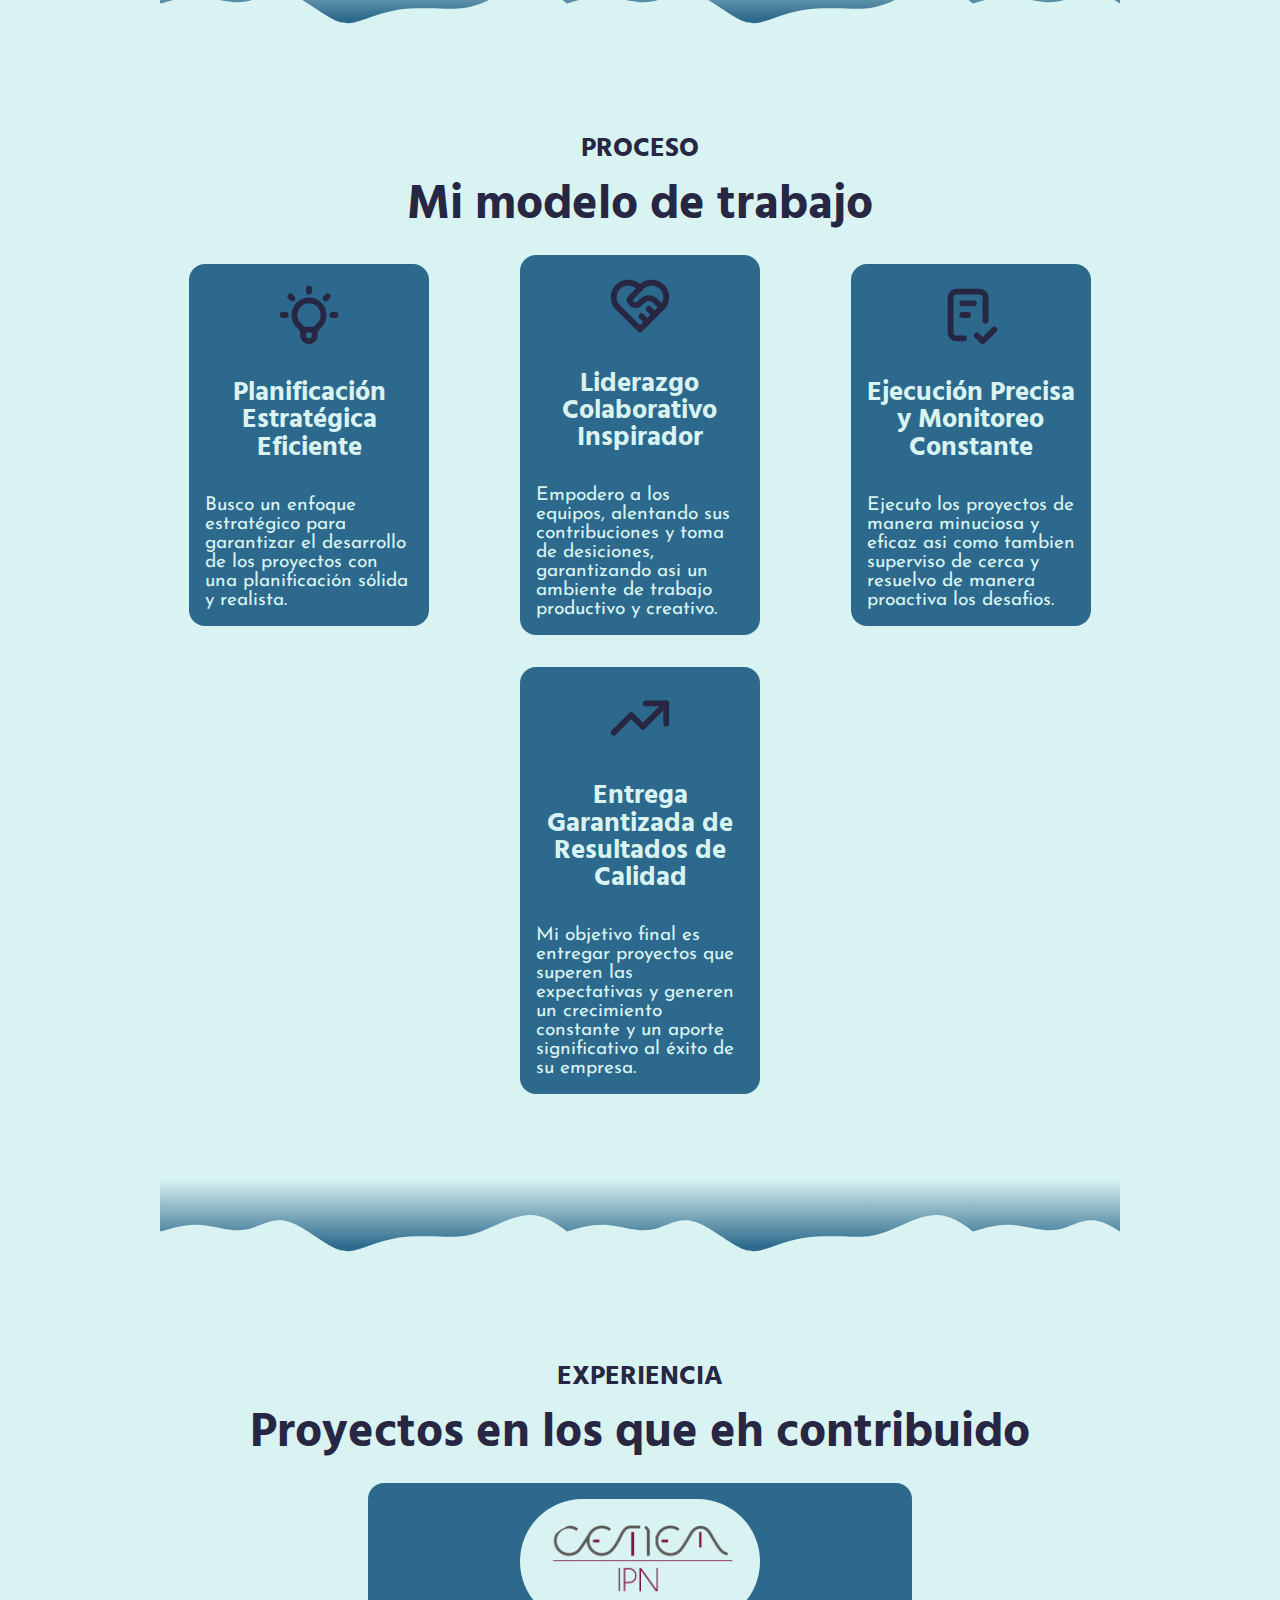
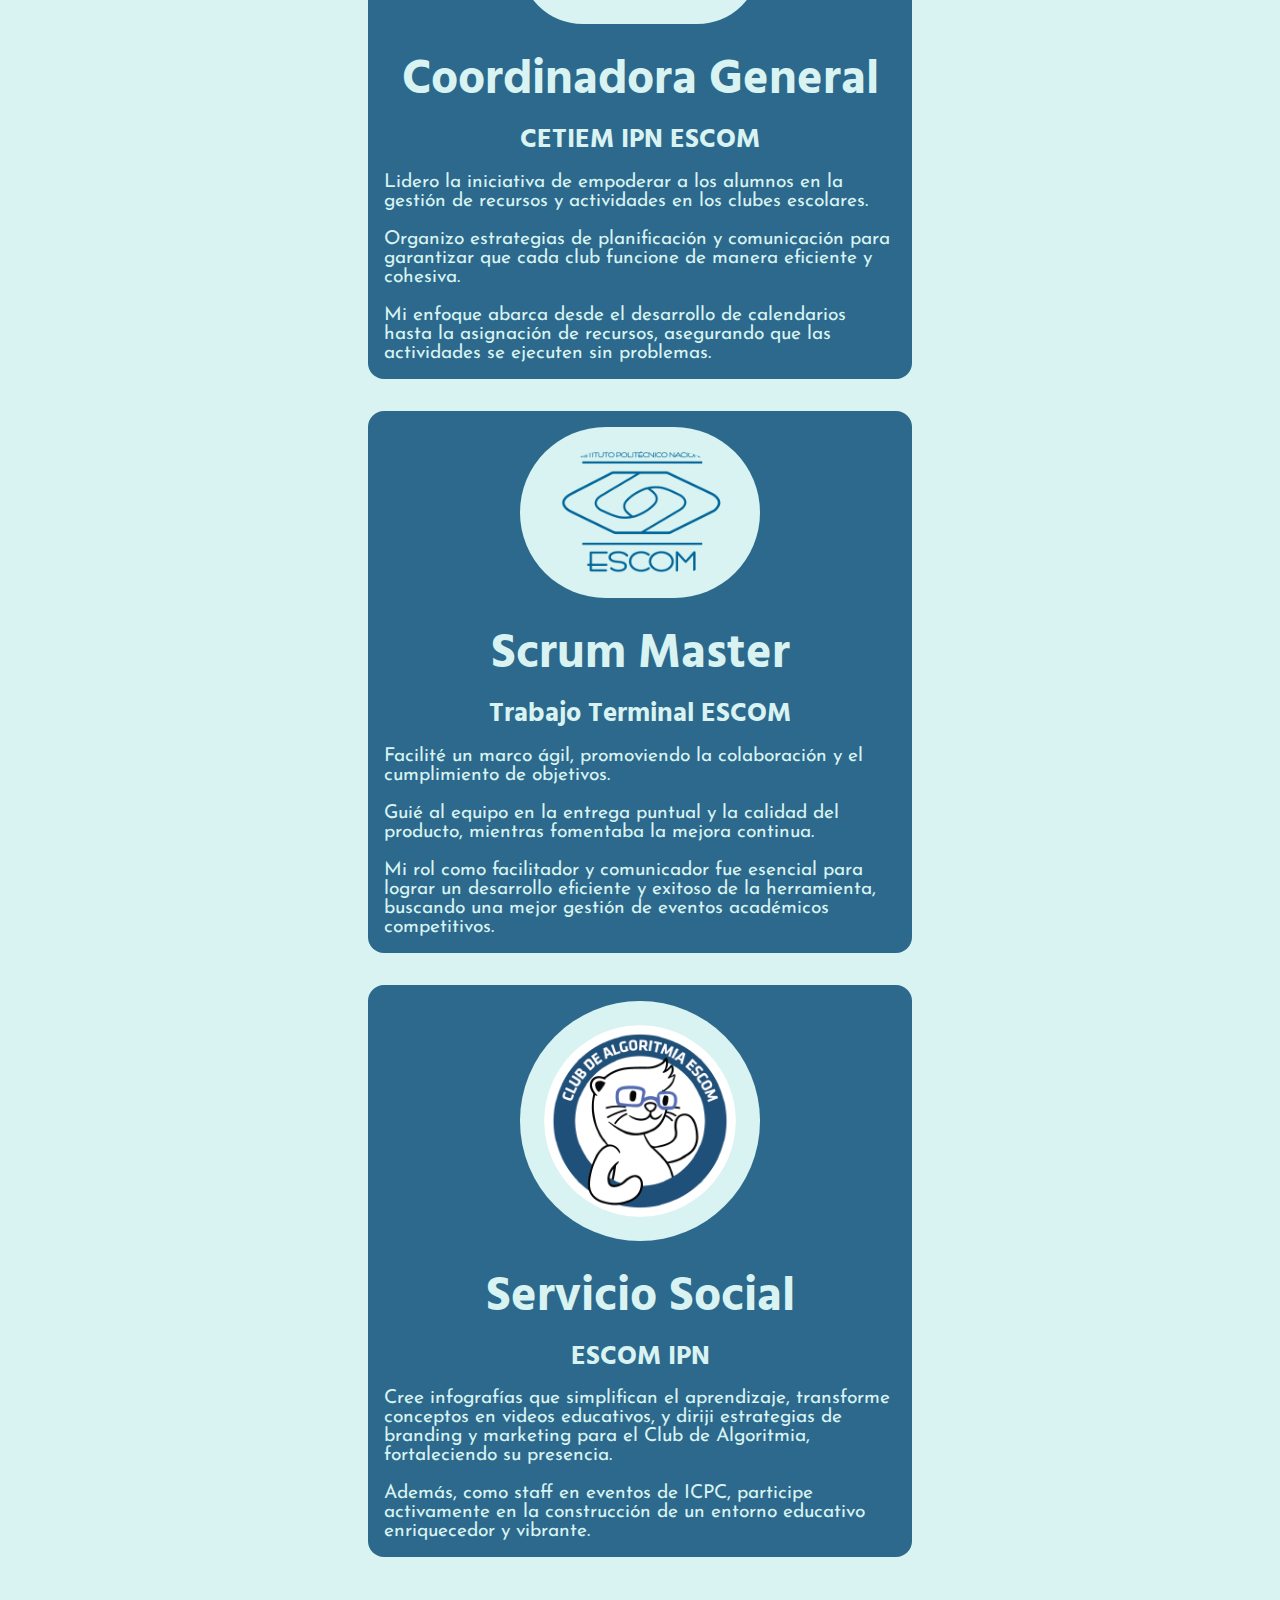
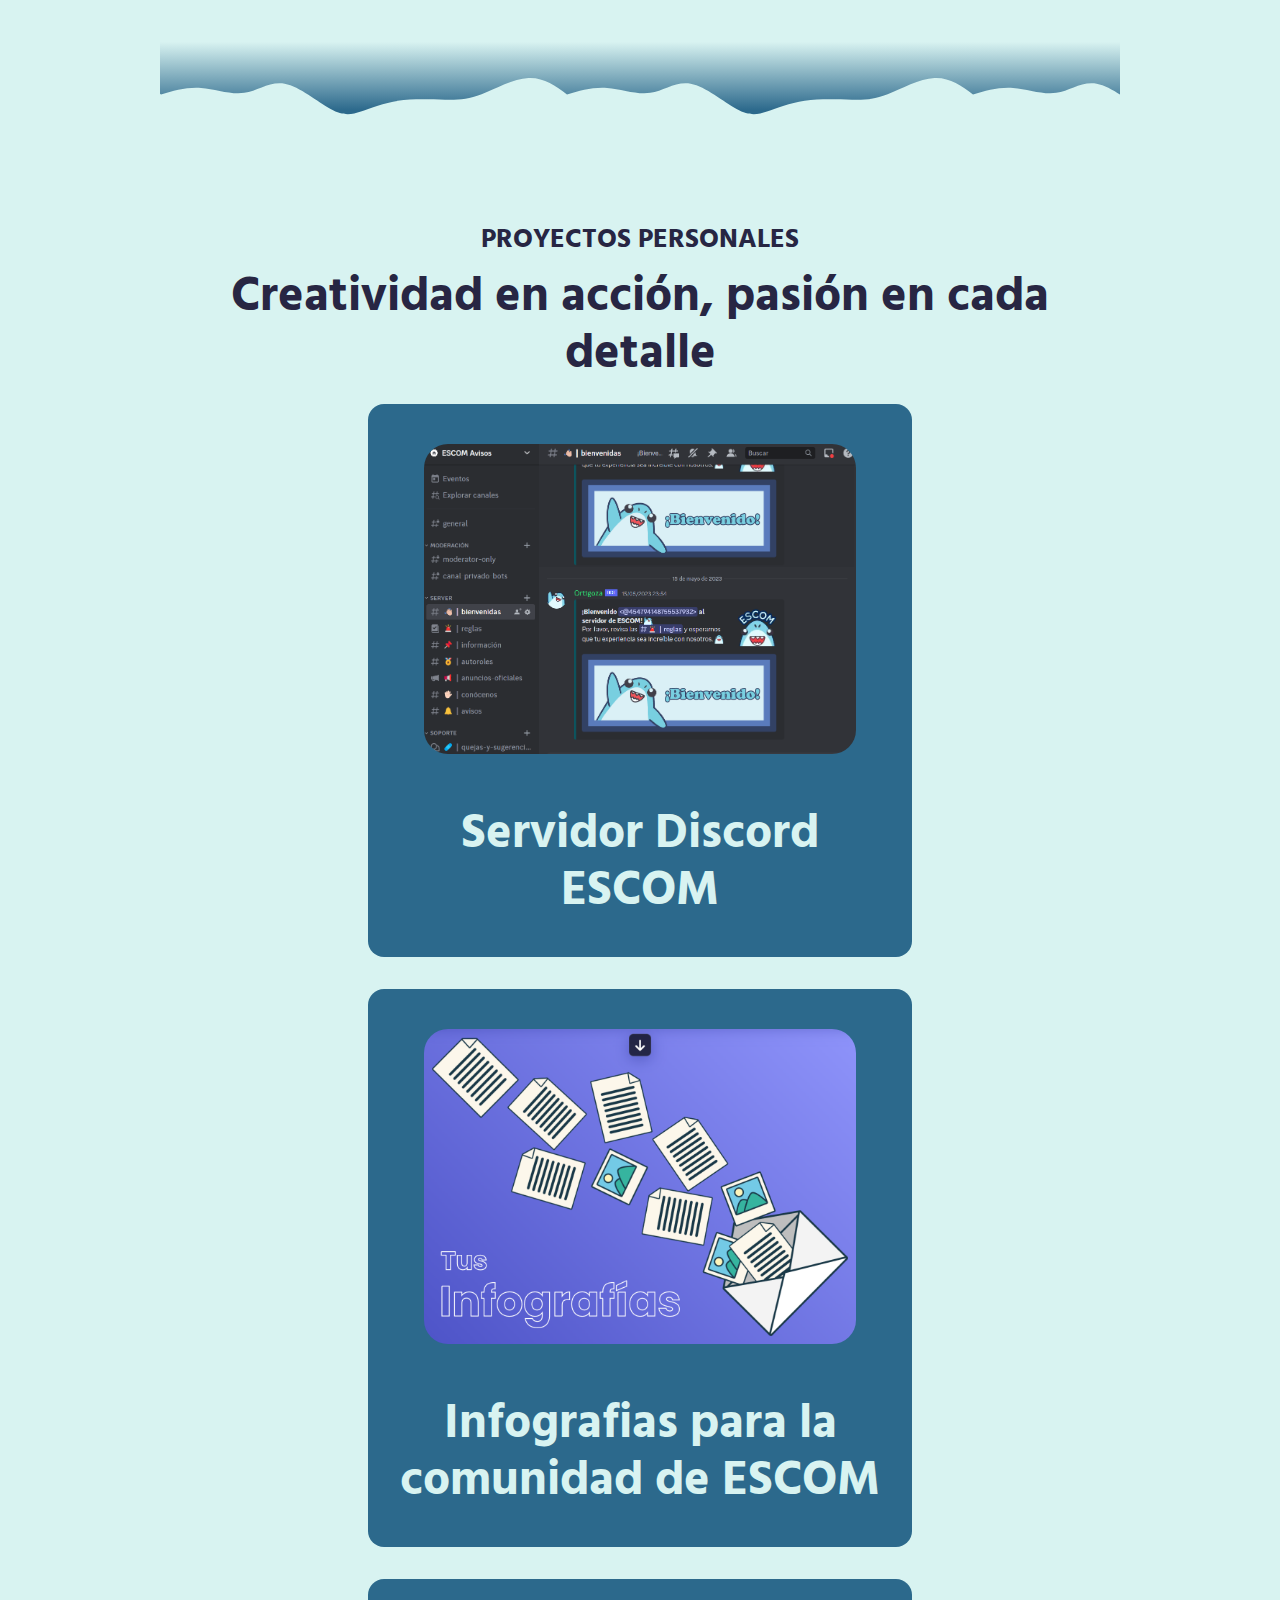
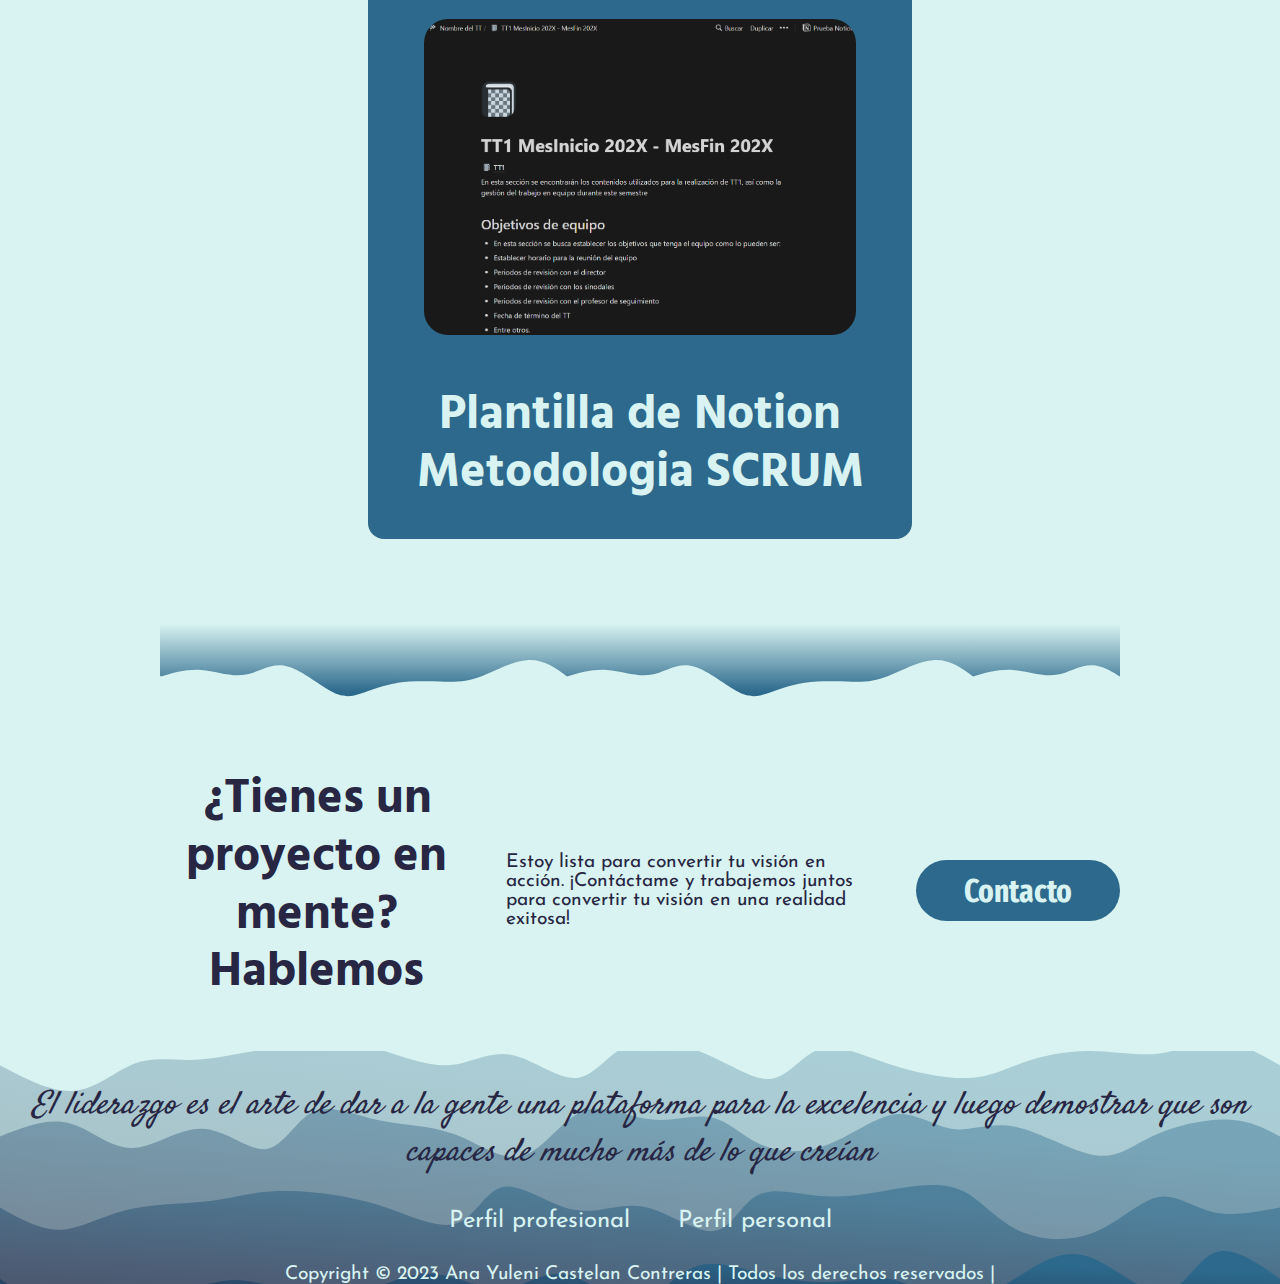
==== commit c64018ff: "Add files via upload" ====
--- a/index.html
+++ b/index.html
@@ -17,12 +17,18 @@
         <!--BARRA DE NAVEGACION-->
         <nav>
             <a href="./index.html"><img src="./img/logo.svg" alt="Logo de Yuleni"></a>
-            <ul>
-                <li><a href="./index.html">Perfil profesional</a></li>
-                <li><a href="./html/perfilPersonal.html">Perfil personal</a></li>
+            <input type="checkbox" id="menu-toggle">
+            <label for="menu-toggle" class="hamburger">
+              <span class="line"></span>
+              <span class="line"></span>
+              <span class="line"></span>
+            </label>
+            <ul class="menu">
+              <li><a href="./index.html">Perfil profesional</a></li>
+              <li><a href="./html/perfilPersonal.html">Perfil personal</a></li>
             </ul>
             <a href="./Documentos/CCAY_CV.pdf" download><button>CV</button></a>
-        </nav>
+          </nav>
         <!--SALUDO-->
         <section class="saludo">
             <div>
@@ -200,11 +206,11 @@
             excelencia y luego demostrar que son capaces de mucho más de lo que 
             creían</cite>
         <ul>
-            <li><a href="">Perfil profesional</a></li>
-            <li><a href="">Perfil personal</a></li>
+            <li><a href="./index.html">Perfil profesional</a></li>
+            <li><a href="./html/perfilPersonal.html">Perfil personal</a></li>
         </ul>
         <p>Copyright &copy; 2023 Ana Yuleni Castelan Contreras | Todos los 
             derechos reservados |</p>
     </footer>
 </body>
-</html>
+</html>--- a/sytle/style.css
+++ b/sytle/style.css
@@ -324,11 +324,64 @@
 }
 
 
-
-
 @media(max-width: 60rem){
     .sM_T{
         flex-basis: 100%;
         max-width: 100%;
     }
+}
+
+
+
+
+
+
+
+nav ul.menu {
+    list-style: none;
+    display: flex;
+}
+  
+nav ul.menu li {
+    margin-right: 20px;
+}
+.hamburger {
+    display: none;
+    cursor: pointer;
+}
+  
+.hamburger .line {
+    display: block;
+    width: 25px;
+    height: 3px;
+    background-color: #000;
+    margin: 6px 0;
+}
+  
+@media (max-width: 900px) {
+    nav ul li a:hover{
+        color: var(--color-fuente);
+        background-color: transparent;
+        border-radius: 10rem;
+        padding: 1rem;
+        transition: 0.5s;
+    }
+
+    nav ul.menu {
+      display: none;
+    }
+  
+    .hamburger {
+      display: block;
+      background-color: var(--color-botones);
+      padding: 1.5rem;
+      border-radius: 5rem;
+    }
+  
+    #menu-toggle:checked ~ ul.menu {
+      display: flex;
+      flex-direction: column;
+      height: 30vh;
+      font-size: 1rem;
+    }
 }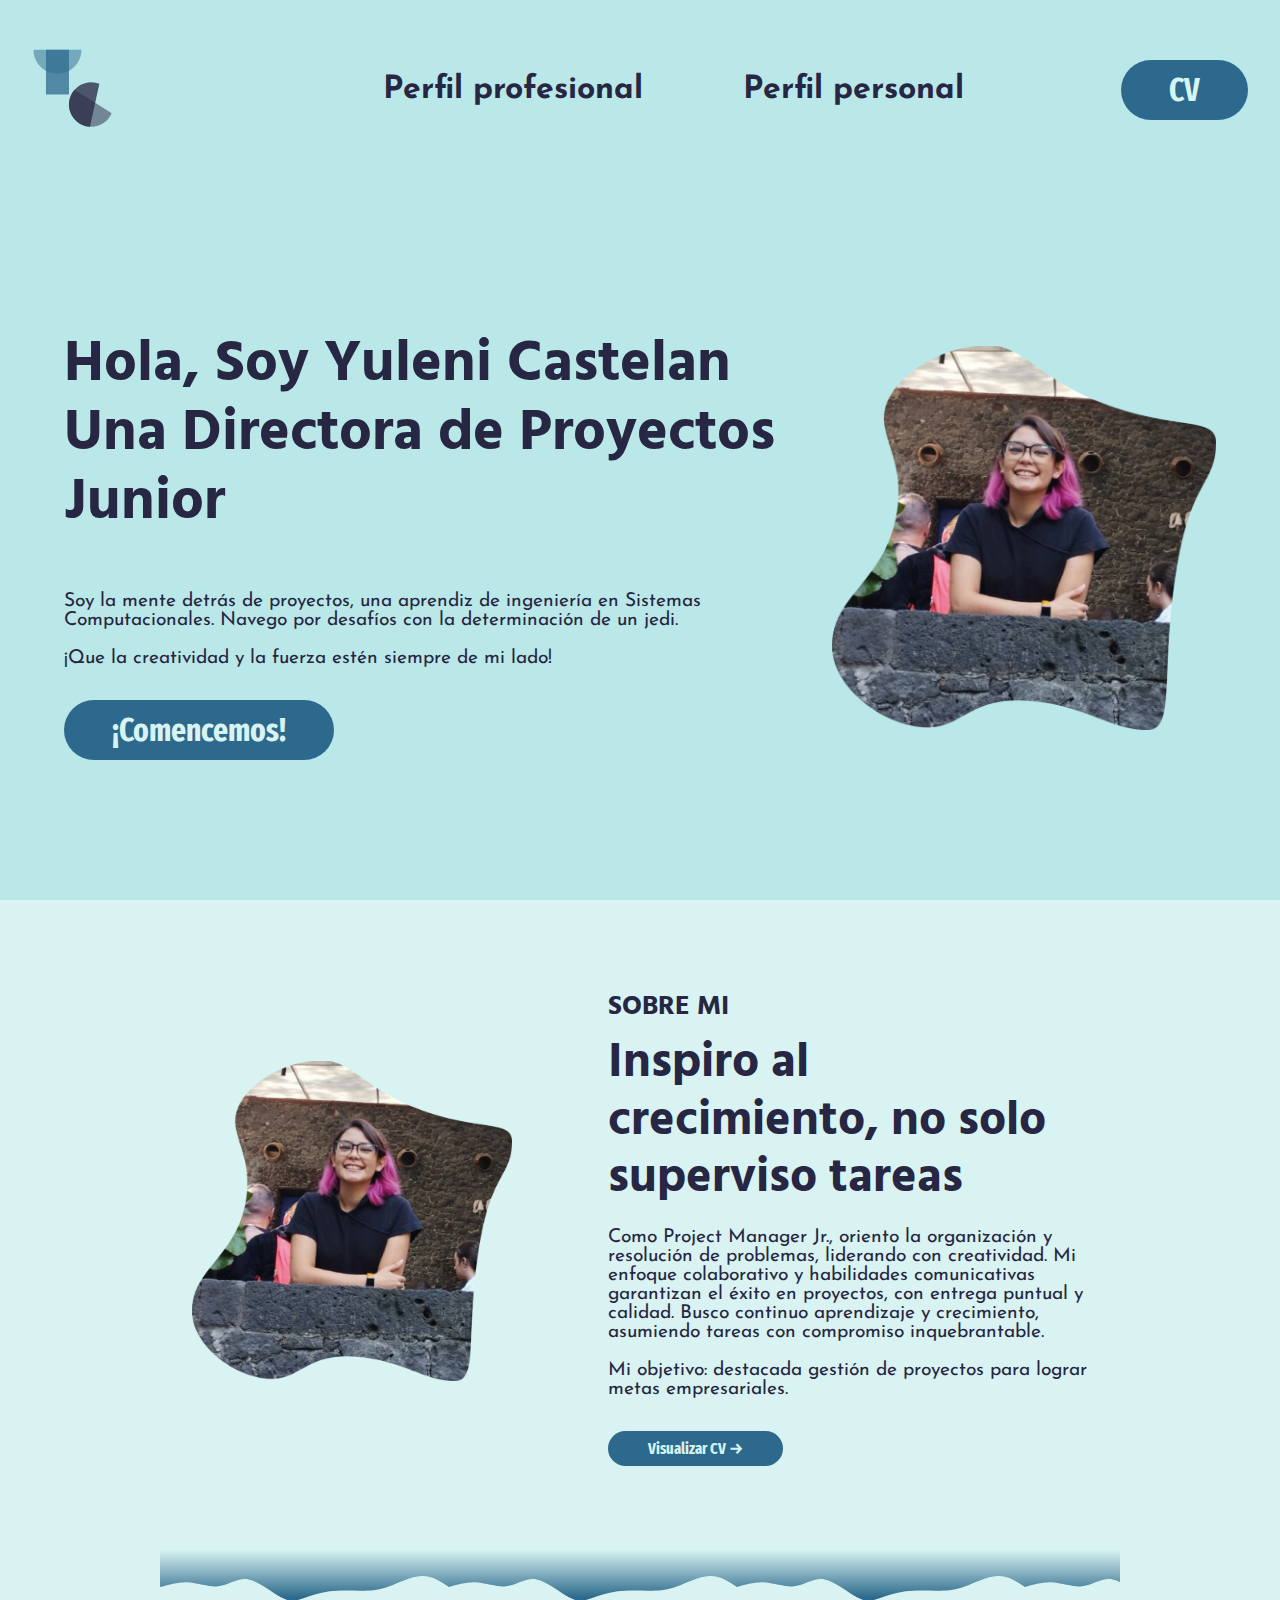
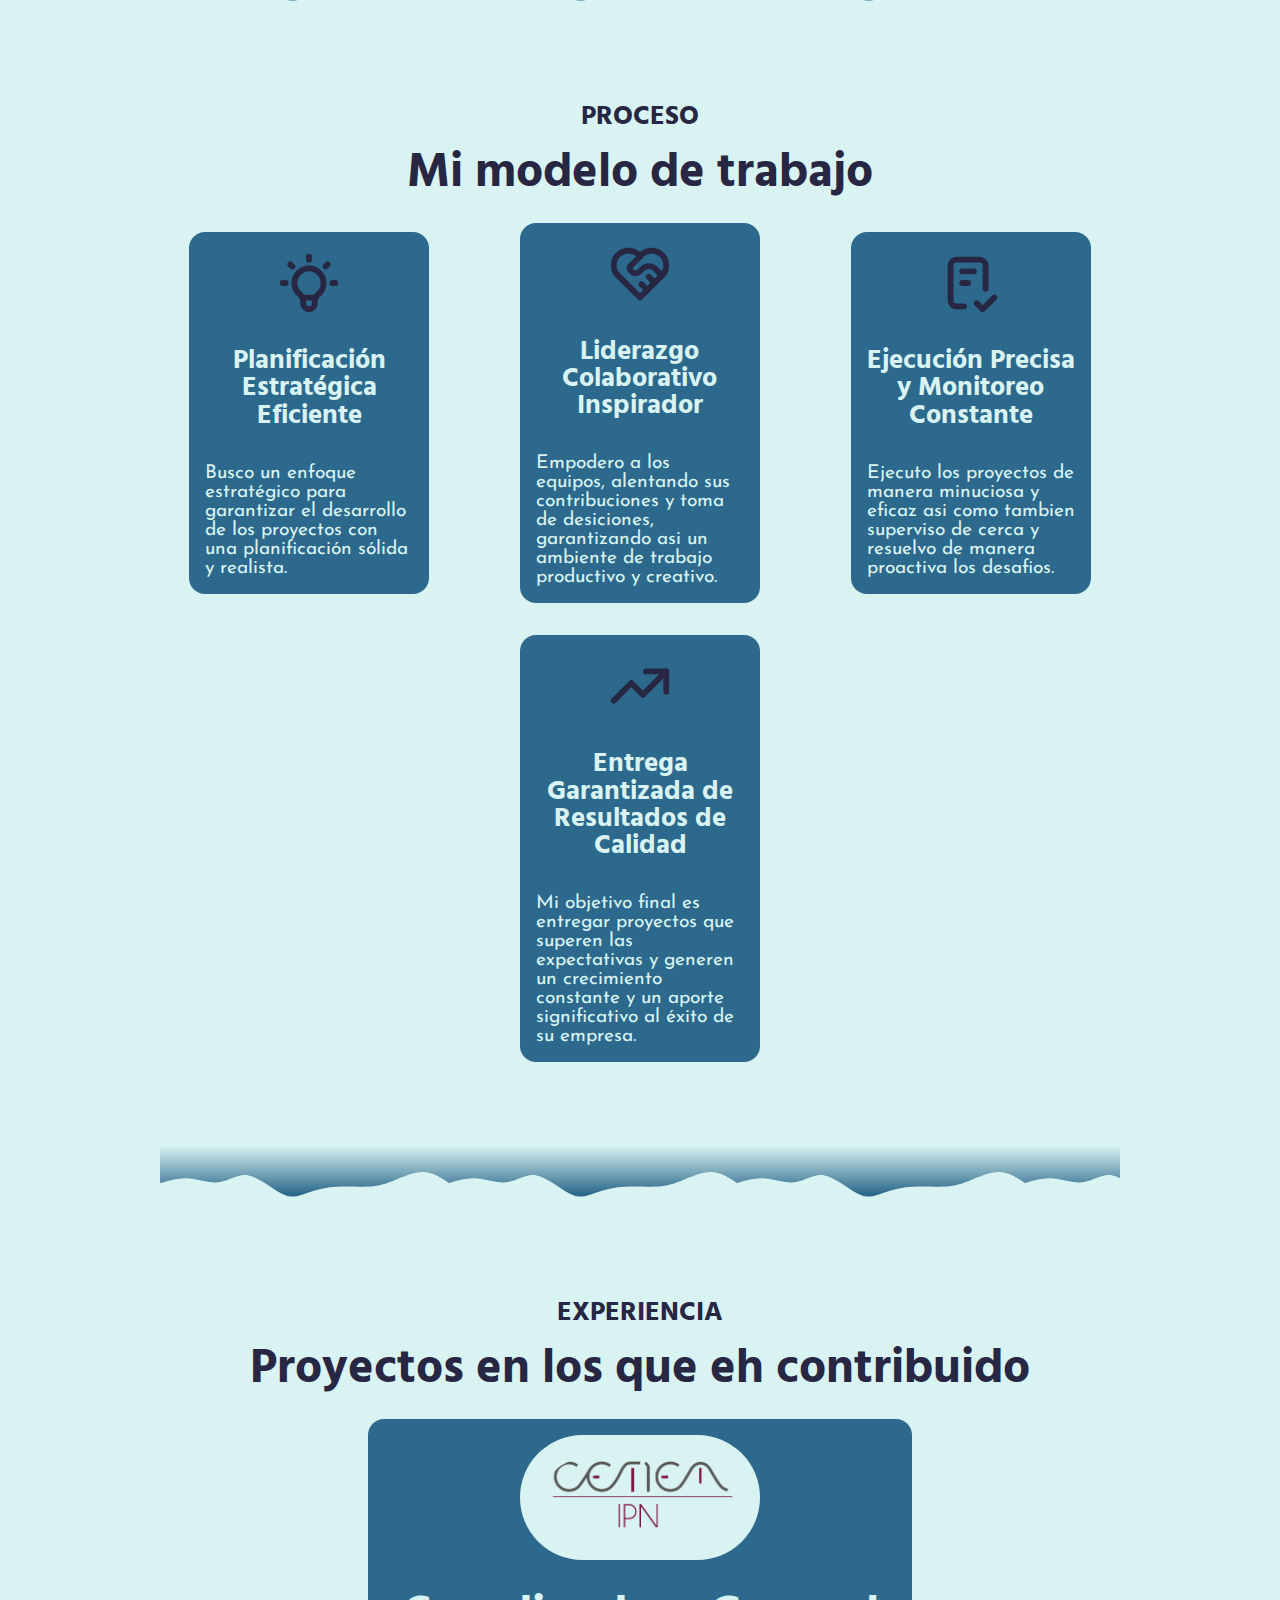
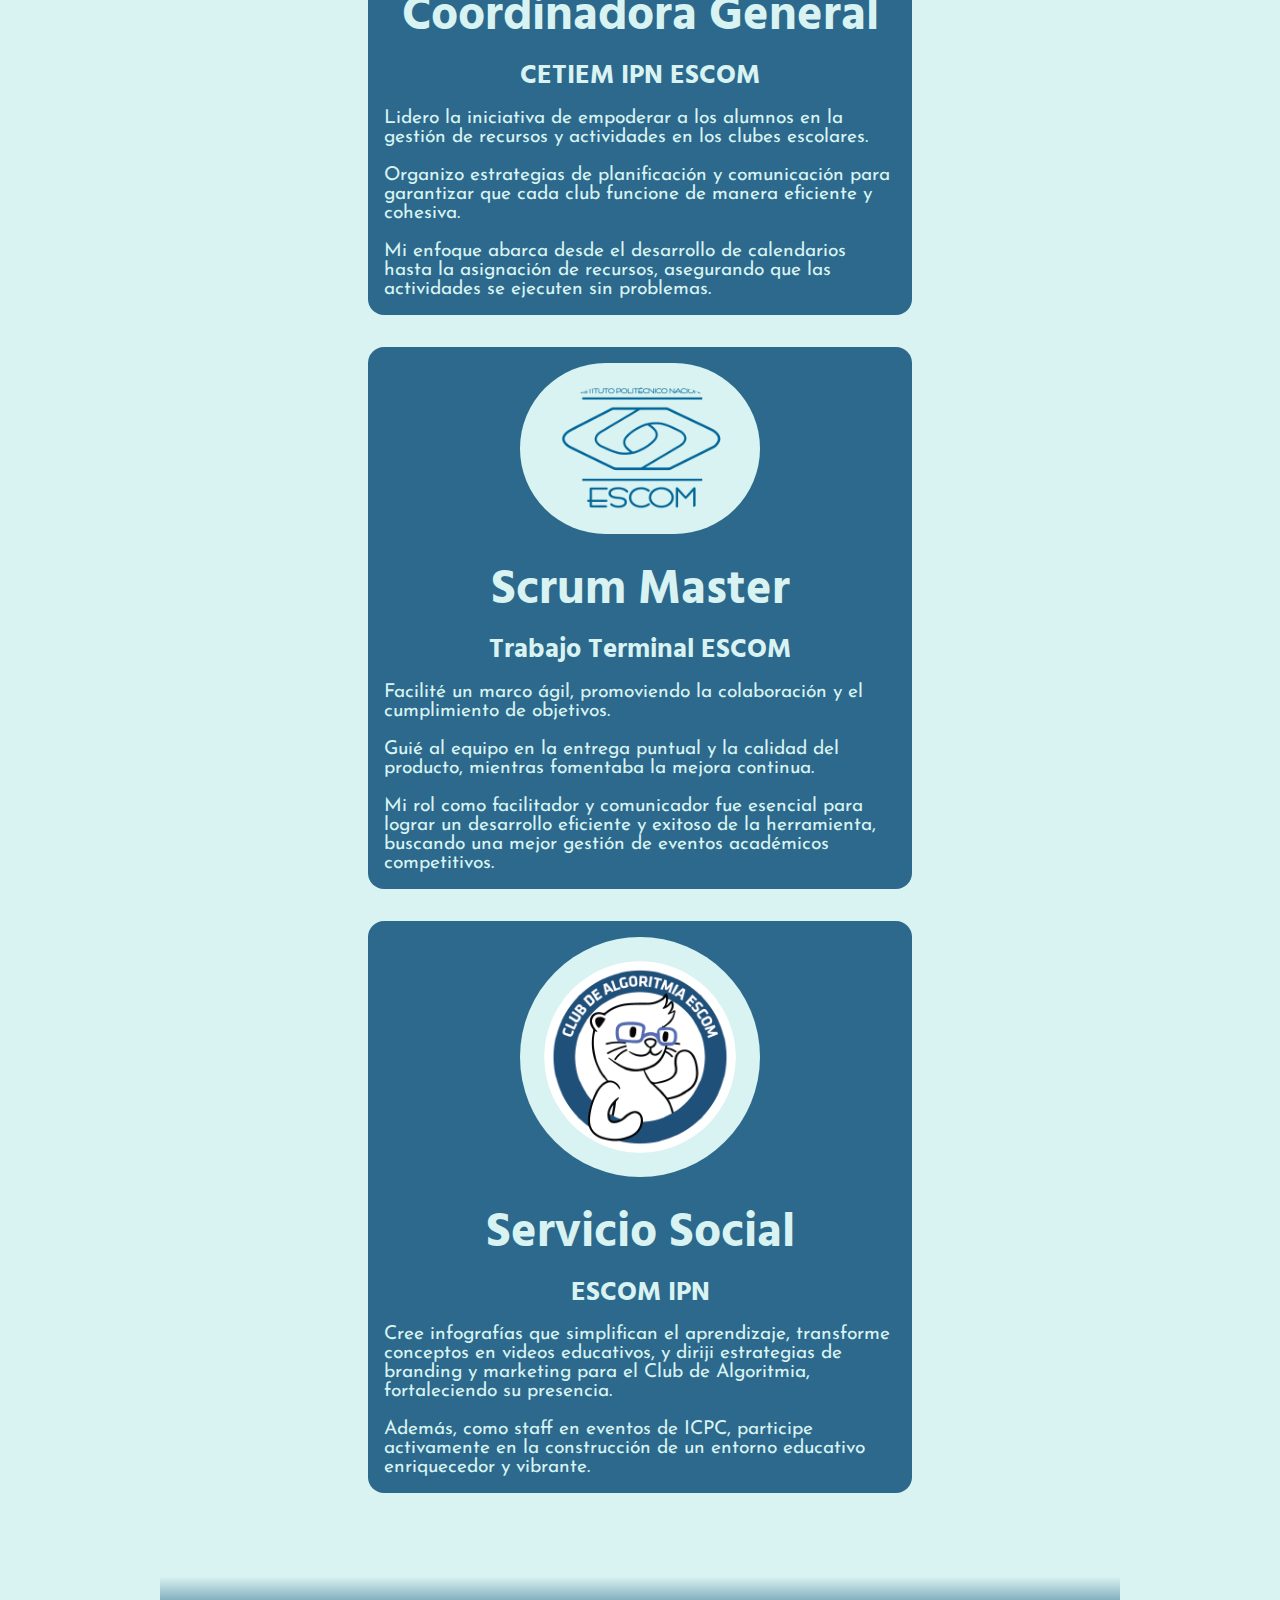
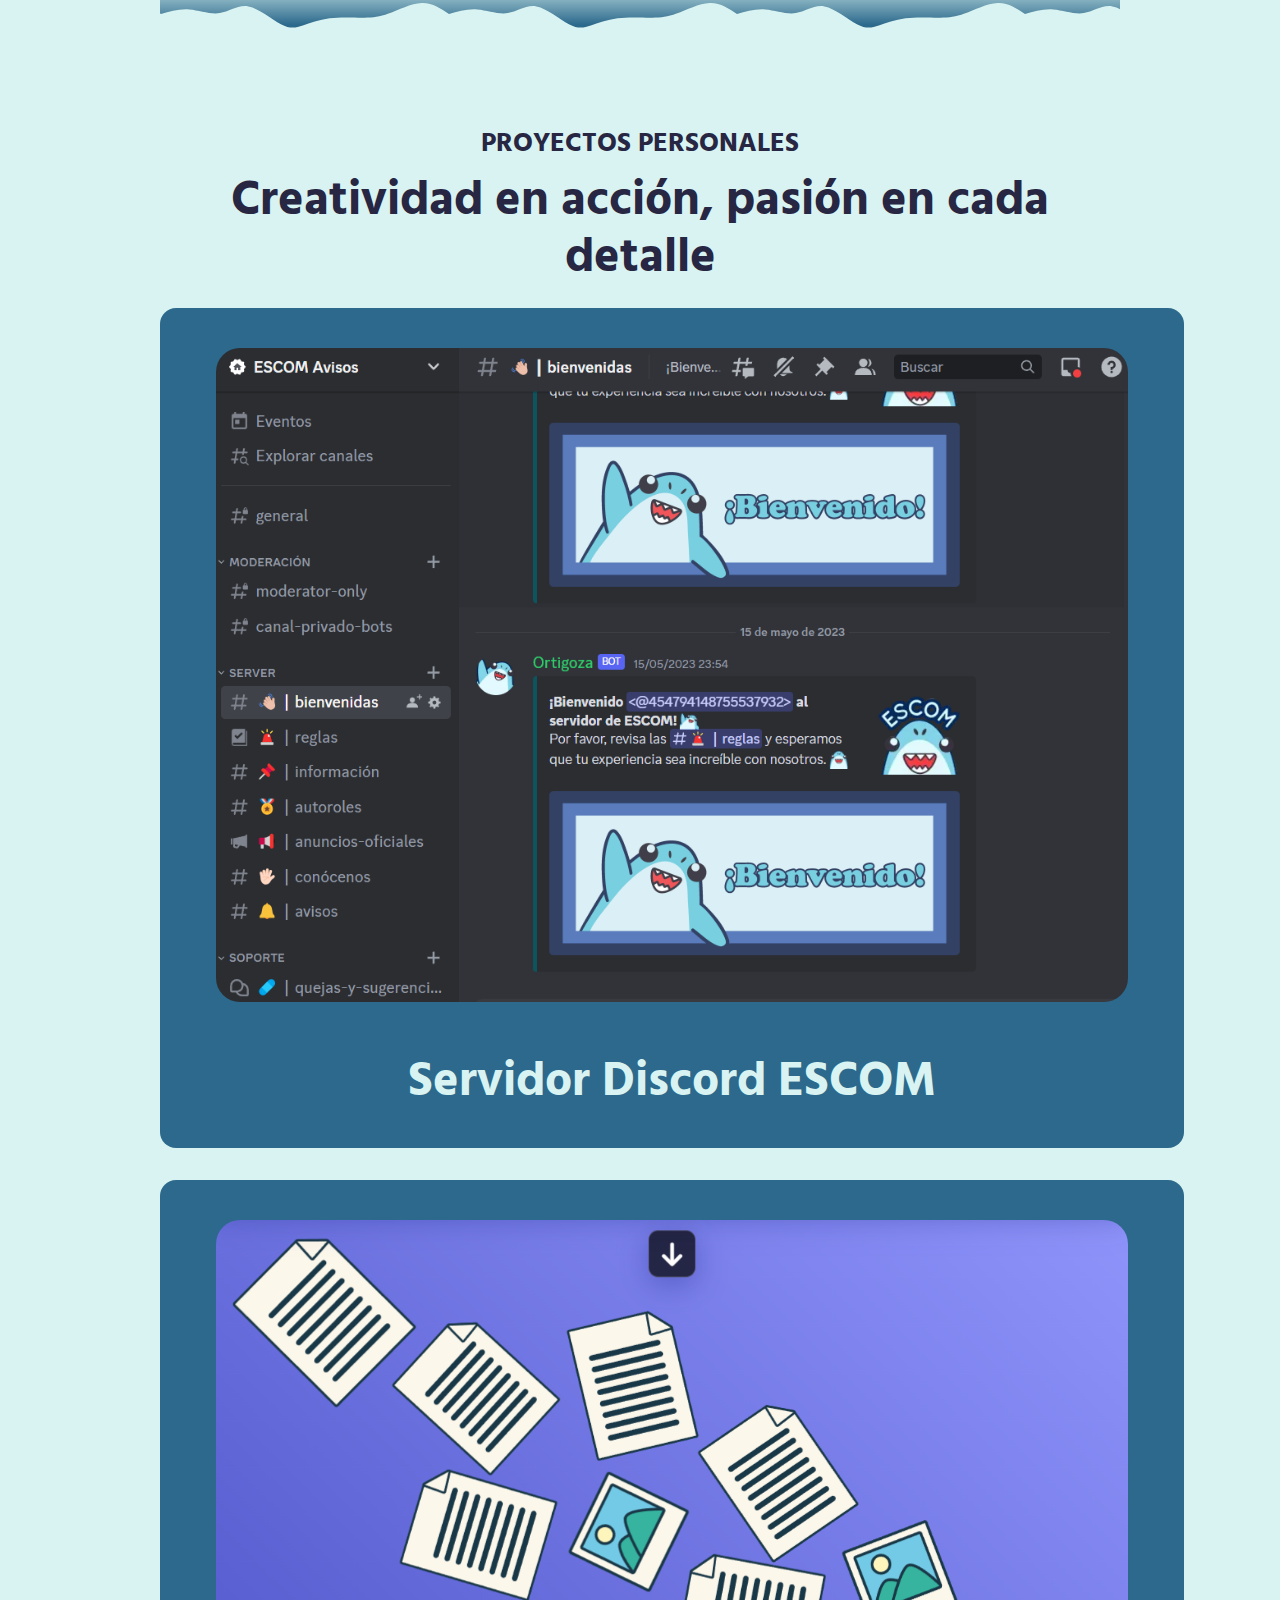
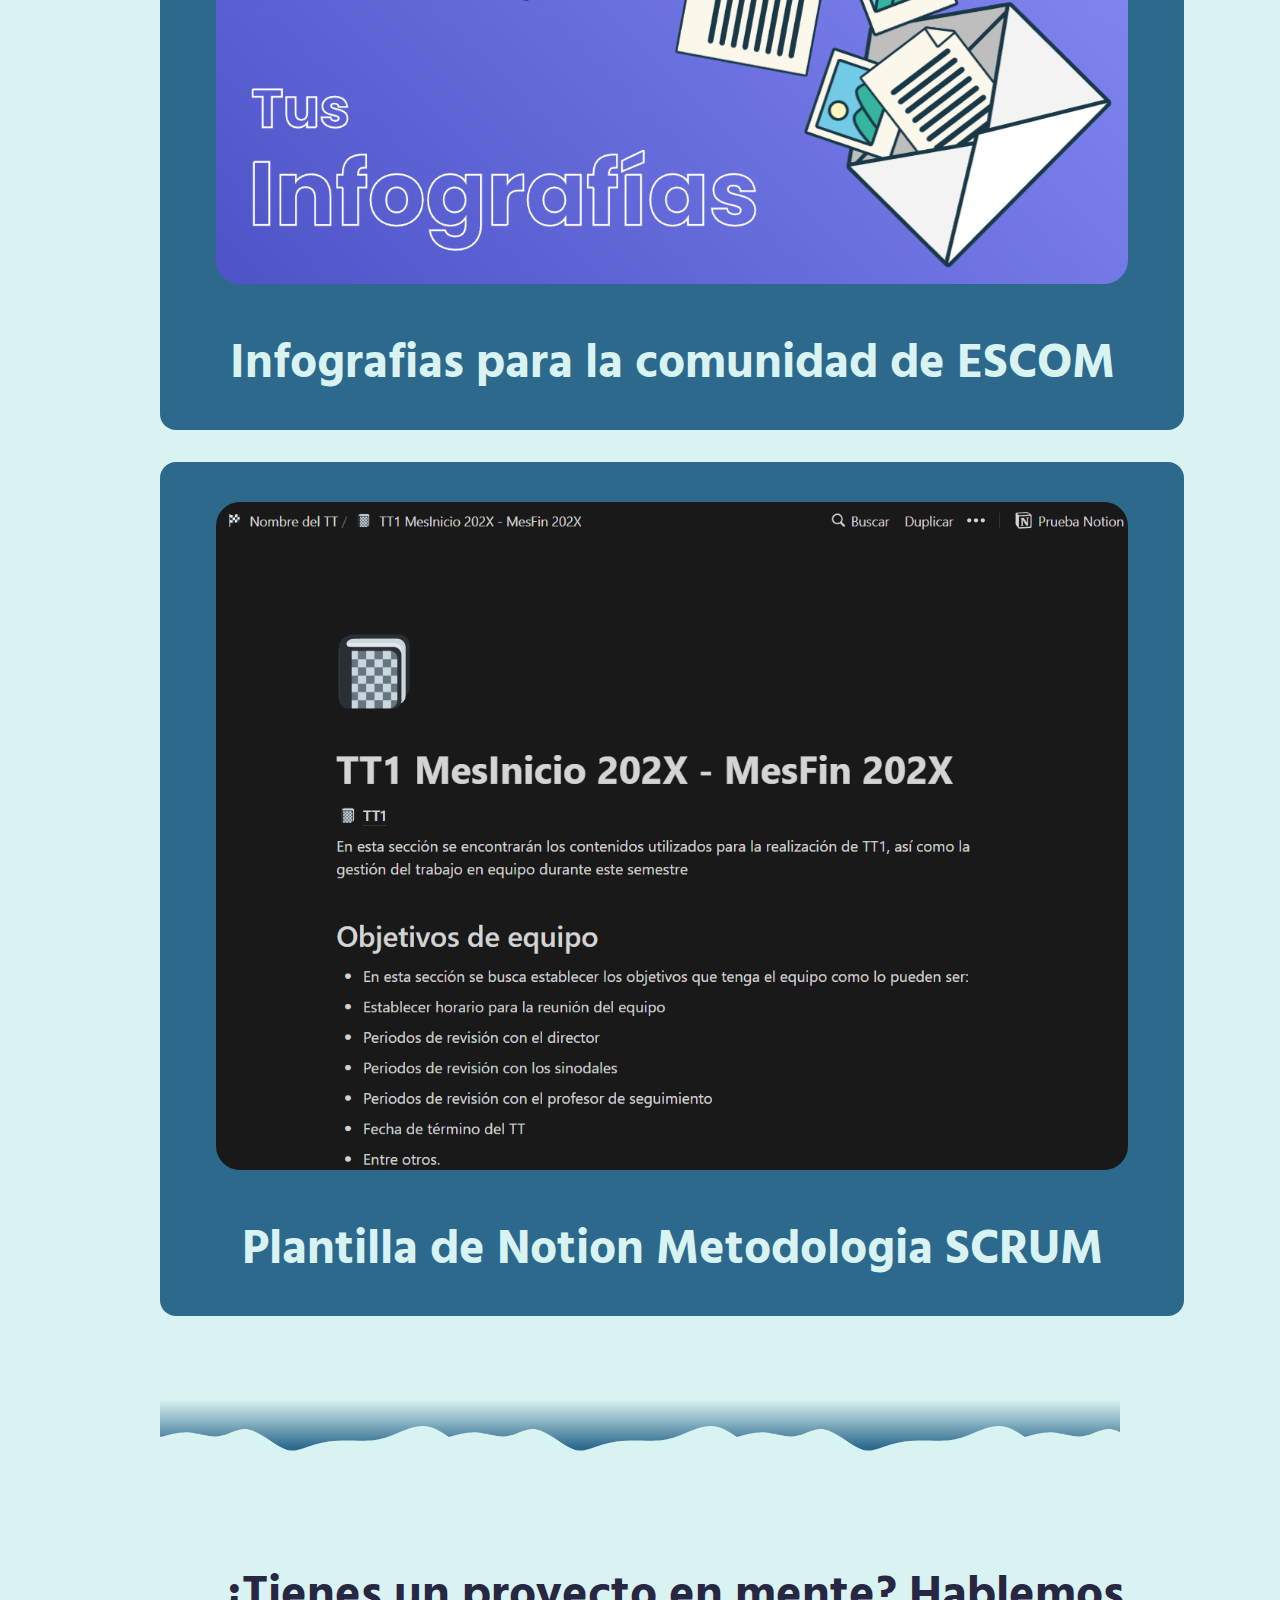
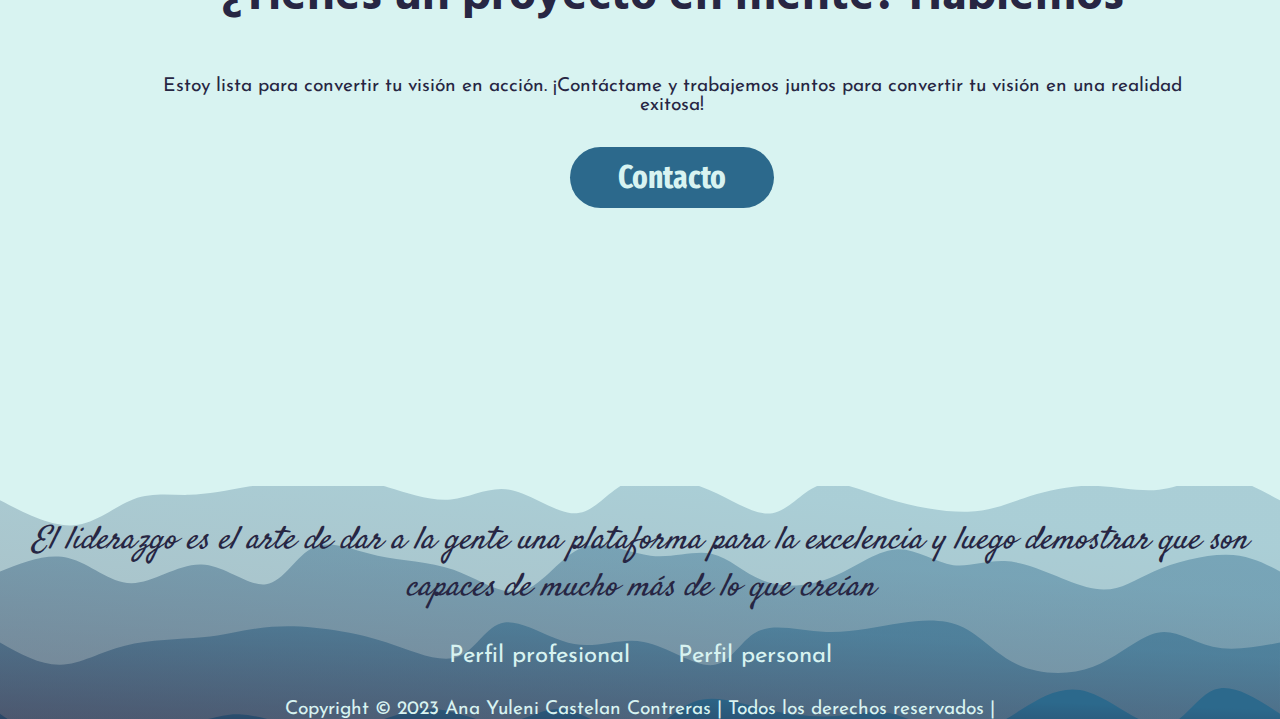
==== commit 974cd6d5: "Add files via upload" ====
--- a/index.html
+++ b/index.html
@@ -198,7 +198,7 @@
             <p>Estoy lista para convertir tu visión en acción. ¡Contáctame y 
                 trabajemos juntos para convertir tu visión en una realidad 
                 exitosa!</p>
-            <a href="./html/contacto.html" target="_blank"><button>Contacto</button></a>
+            <a href="./html/contacto.html"><button>Contacto</button></a>
         </section>
     </main>
     <footer>
--- a/sytle/style.css
+++ b/sytle/style.css
@@ -116,7 +116,7 @@
 }
 hr{
     background-image: url(../img/hr.svg);
-    height: 7rem;
+    height: 5rem;
     border-color: transparent;
 }
 .saludo{
@@ -240,7 +240,7 @@
     border-radius: 1rem;
     padding: 1rem;
     transition: 0.5s;
-    width: 34rem;
+    width: 80vw;
     color: var(--color-fondo);
 }
 .card3:hover{
@@ -250,7 +250,7 @@
     color: var(--color-fuente);
 }
 .card3 img{
-    width: 30rem;
+    width: 75vw;
     border-radius: 3rem;
     padding: 1.5rem;
 }
@@ -267,17 +267,18 @@
     color: var(--color-fondo);
 }
 .contacto{
-    height: 20rem;
-    margin: 0 auto;
-    display: flex;
-    flex-direction: row;
-    align-content: center;
-    align-items: center;
-    gap: 2rem;
-    justify-content: center;
-
-}
-
+    height: 50vh;
+    width: 80vw;
+    display: flex;
+    flex-direction: column;
+    align-items: center;
+    gap: 2rem;
+
+
+}
+.contacto p{
+    text-align: center;
+}
 
 
 
@@ -357,7 +358,9 @@
     background-color: #000;
     margin: 6px 0;
 }
-  
+input{
+    visibility: hidden;
+}
 @media (max-width: 900px) {
     nav ul li a:hover{
         color: var(--color-fuente);
@@ -377,7 +380,9 @@
       padding: 1.5rem;
       border-radius: 5rem;
     }
-  
+    #menu-toggle{
+        display: none;
+    }
     #menu-toggle:checked ~ ul.menu {
       display: flex;
       flex-direction: column;
